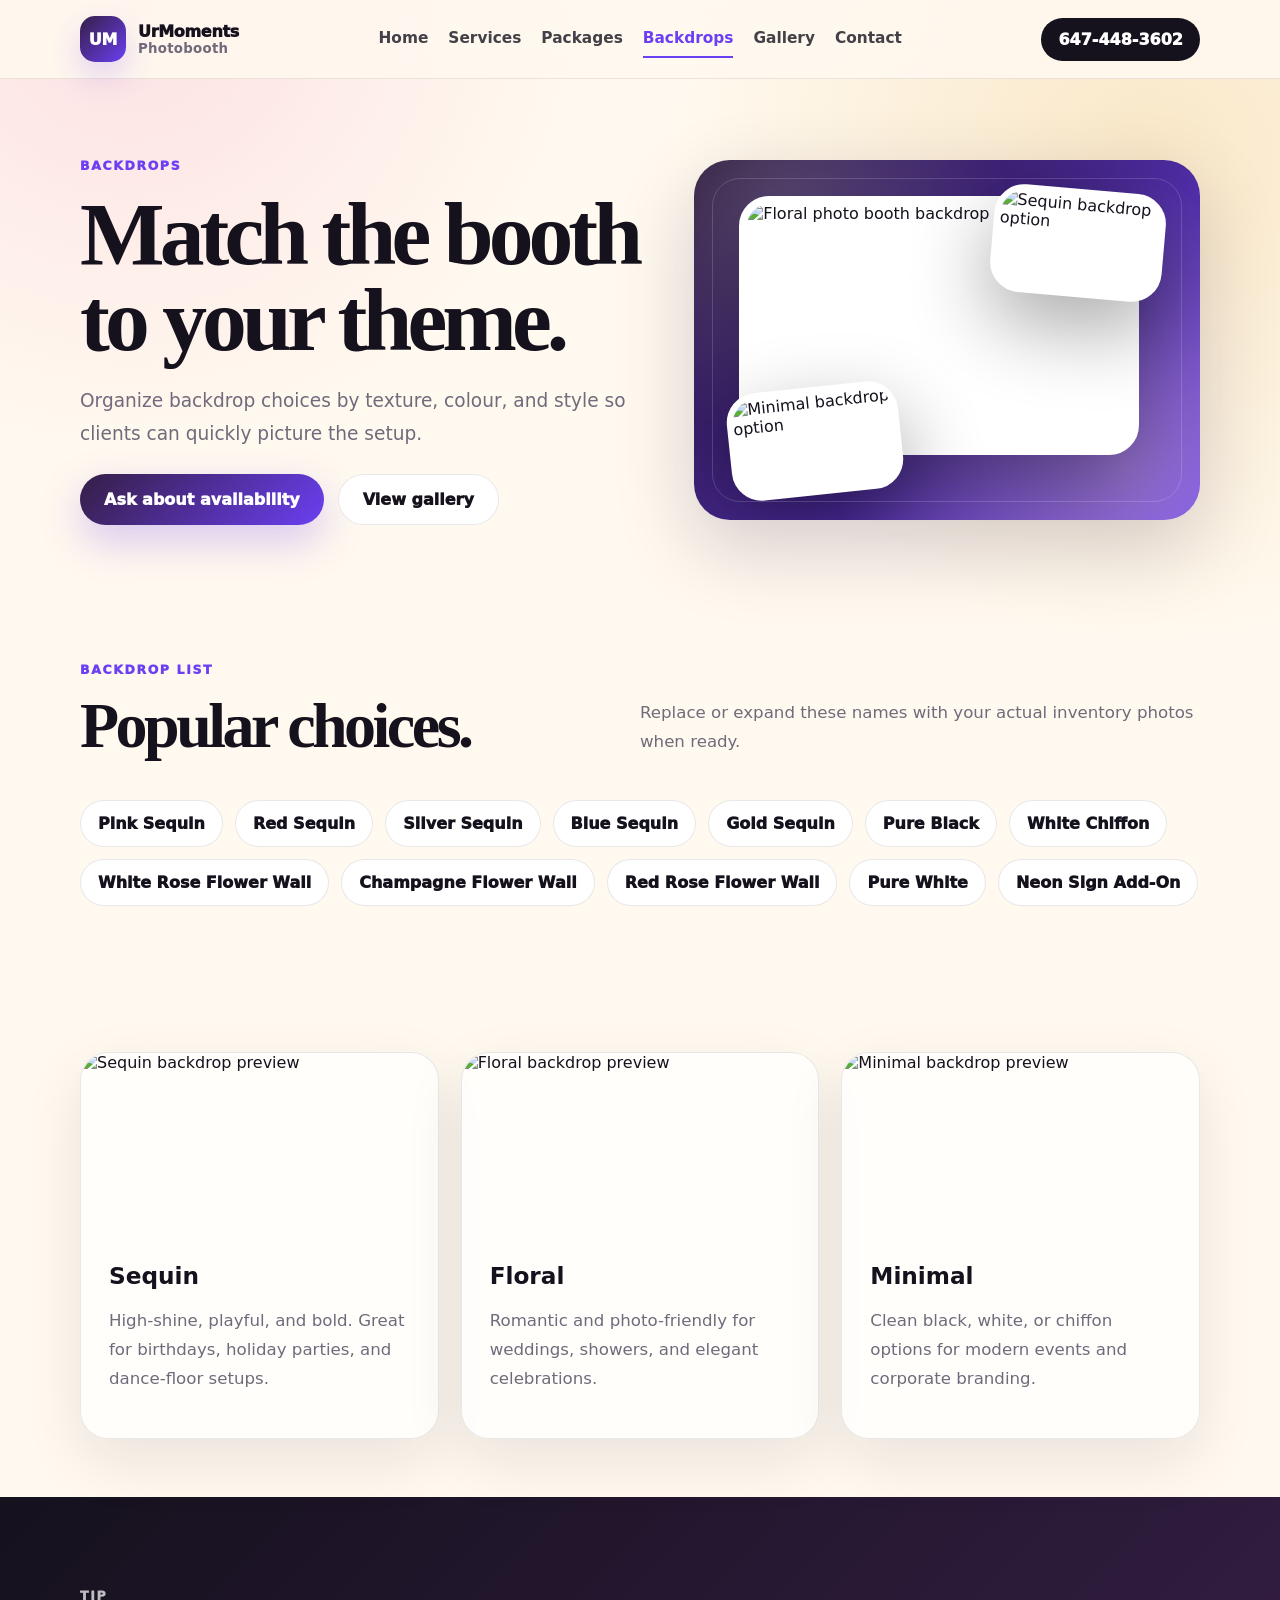
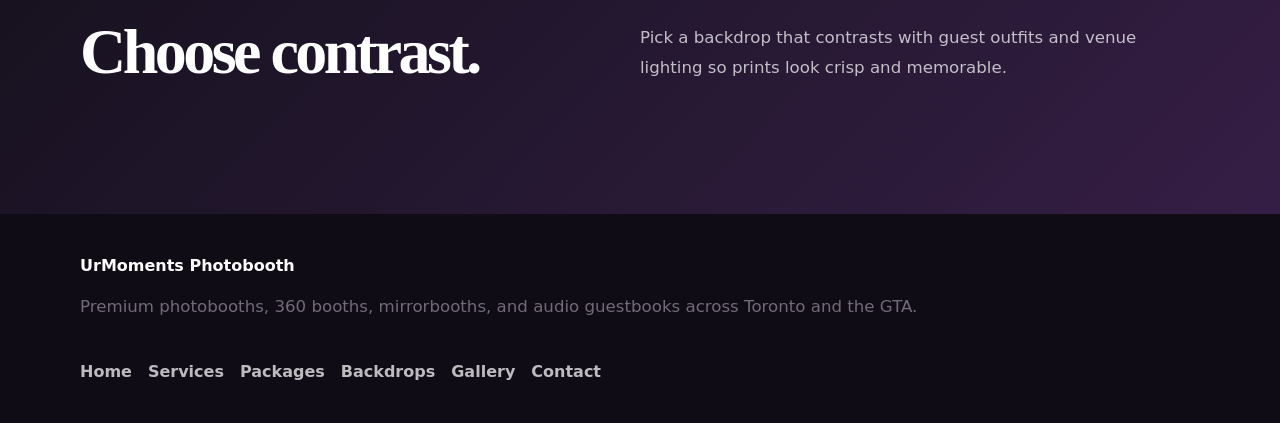
==== backdrops.html @ dc43c49b "Add files via upload" ====
<!doctype html>
<html lang="en">
<head>
  <meta charset="utf-8">
  <meta name="viewport" content="width=device-width, initial-scale=1">
  <title>Backdrops | UrMoments Photobooth</title>
  <meta name="description" content="Backdrop options including sequin, floral, chiffon, black, white, and neon sign add-ons.">
  <link rel="stylesheet" href="styles.css">
</head>
<body>

<header class="site-header">
  <div class="container header-inner">
    <a class="logo" href="index.html" aria-label="UrMoments home"><span class="logo-mark">UM</span><span>UrMoments<small>Photobooth</small></span></a>
    <nav class="nav" data-nav><a href="index.html" class="">Home</a><a href="services.html" class="">Services</a><a href="packages.html" class="">Packages</a><a href="backdrops.html" class="active">Backdrops</a><a href="gallery.html" class="">Gallery</a><a href="contact.html" class="">Contact</a></nav>
    <div class="header-actions"><a class="phone" href="tel:+16474483602">647-448-3602</a><button class="menu-toggle" data-menu aria-label="Open navigation">☰</button></div>
  </div>
</header>
<main>

<section class="container hero compact">
  <div>
    <p class="eyebrow">Backdrops</p>
    <h1>Match the booth to your theme.</h1>
    <p class="lead">Organize backdrop choices by texture, colour, and style so clients can quickly picture the setup.</p>
    <div class="actions"><a class="btn" href="contact.html">Ask about availability</a><a class="btn secondary" href="gallery.html">View gallery</a></div>
  </div>
  <div class="visual photo-hero" aria-label="Backdrop photo preview">
    <figure class="hero-photo hero-photo-main"><img src="assets/photos/floral-backdrop.svg" alt="Floral photo booth backdrop"></figure>
    <figure class="hero-photo hero-photo-small one"><img src="assets/photos/backdrop-sequin.svg" alt="Sequin backdrop option"></figure>
    <figure class="hero-photo hero-photo-small two"><img src="assets/photos/backdrop-minimal.svg" alt="Minimal backdrop option"></figure>
  </div>
</section>
<section class="container section">
  <div class="section-head"><div><p class="eyebrow">Backdrop list</p><h2>Popular choices.</h2></div><p>Replace or expand these names with your actual inventory photos when ready.</p></div>
  <div class="pill-list"><span>Pink Sequin</span><span>Red Sequin</span><span>Silver Sequin</span><span>Blue Sequin</span><span>Gold Sequin</span><span>Pure Black</span><span>White Chiffon</span><span>White Rose Flower Wall</span><span>Champagne Flower Wall</span><span>Red Rose Flower Wall</span><span>Pure White</span><span>Neon Sign Add-On</span></div>
</section>
<section class="container section tight">
  <div class="grid three">
    <article class="card backdrop-card"><img class="card-photo" src="assets/photos/backdrop-sequin.svg" alt="Sequin backdrop preview"><h3>Sequin</h3><p>High-shine, playful, and bold. Great for birthdays, holiday parties, and dance-floor setups.</p></article>
    <article class="card backdrop-card"><img class="card-photo" src="assets/photos/backdrop-floral.svg" alt="Floral backdrop preview"><h3>Floral</h3><p>Romantic and photo-friendly for weddings, showers, and elegant celebrations.</p></article>
    <article class="card backdrop-card"><img class="card-photo" src="assets/photos/backdrop-minimal.svg" alt="Minimal backdrop preview"><h3>Minimal</h3><p>Clean black, white, or chiffon options for modern events and corporate branding.</p></article>
  </div>
</section>
<section class="section dark"><div class="container"><div class="section-head"><div><p class="eyebrow">Tip</p><h2>Choose contrast.</h2></div><p>Pick a backdrop that contrasts with guest outfits and venue lighting so prints look crisp and memorable.</p></div></div></section>

</main>

<footer class="footer">
  <div class="container">
    <div><b>UrMoments Photobooth</b><p>Premium photobooths, 360 booths, mirrorbooths, and audio guestbooks across Toronto and the GTA.</p></div>
    <nav><a href="index.html">Home</a><a href="services.html">Services</a><a href="packages.html">Packages</a><a href="backdrops.html">Backdrops</a><a href="gallery.html">Gallery</a><a href="contact.html">Contact</a></nav>
  </div>
</footer>
<script src="script.js"></script>
</body>
</html>
---- styles.css ----
:root{
  --ink:#15111d;
  --muted:#716a7b;
  --cream:#fff9ef;
  --gold:#f7dfb4;
  --pink:#f9c2d5;
  --violet:#6b3ff2;
  --plum:#351e45;
  --white:#fff;
  --line:#15111d18;
  --shadow:0 22px 60px #20123318;
  --radius:28px;
}
*{box-sizing:border-box}
html{scroll-behavior:smooth}
body{
  margin:0;
  font-family:Inter,ui-sans-serif,system-ui,-apple-system,BlinkMacSystemFont,"Segoe UI",sans-serif;
  color:var(--ink);
  background:
    radial-gradient(circle at 10% 0%,#f9c2d570,transparent 28rem),
    radial-gradient(circle at 90% 8%,#f7dfb4aa,transparent 30rem),
    var(--cream);
}
a{color:inherit;text-decoration:none}
img{max-width:100%;display:block}
.container{width:min(1120px,calc(100% - 32px));margin:auto}
.site-header{
  position:sticky;top:0;z-index:10;
  border-bottom:1px solid var(--line);
  background:#fff9efdd;
  backdrop-filter:blur(18px);
}
.header-inner{display:flex;align-items:center;justify-content:space-between;gap:22px;padding:16px 0}
.logo{display:flex;align-items:center;gap:12px;font-weight:950;letter-spacing:-.02em}
.logo-mark{display:grid;place-items:center;width:46px;height:46px;border-radius:15px;color:white;background:linear-gradient(135deg,var(--plum),var(--violet));box-shadow:0 14px 30px #6b3ff230}
.logo small{display:block;color:var(--muted);font-weight:800;letter-spacing:.02em}
.nav{display:flex;align-items:center;gap:20px;font-size:.96rem;font-weight:900;color:#15111dcc}
.nav a{padding:9px 0;border-bottom:2px solid transparent}
.nav a.active,.nav a:hover{color:var(--violet);border-bottom-color:var(--violet)}
.header-actions{display:flex;align-items:center;gap:10px}
.phone{display:inline-flex;align-items:center;justify-content:center;padding:12px 17px;border-radius:999px;background:var(--ink);color:white;font-weight:950}
.menu-toggle{display:none;border:0;border-radius:13px;padding:11px 13px;background:var(--ink);color:white;font-size:1rem;cursor:pointer}
.hero{display:grid;grid-template-columns:1.05fr .95fr;gap:54px;align-items:center;min-height:calc(100vh - 80px);padding:72px 0}
.hero.compact{min-height:auto;padding:76px 0 46px}.hero.compact .visual{min-height:360px}
.eyebrow{margin:0 0 14px;color:var(--violet);font-weight:950;letter-spacing:.13em;text-transform:uppercase;font-size:.78rem}
h1,h2{font-family:Georgia,"Times New Roman",serif;line-height:.96;letter-spacing:-.055em;margin:.1em 0 .25em}
h1{font-size:clamp(3rem,7vw,6.5rem)}h2{font-size:clamp(2.35rem,5vw,4.35rem)}h3{margin:.2em 0 .45em;font-size:1.45rem;line-height:1.12}
p{line-height:1.75;color:var(--muted);font-size:1.04rem}.lead{font-size:1.16rem;max-width:62ch}
.actions{display:flex;gap:14px;flex-wrap:wrap;margin-top:24px}.btn{display:inline-flex;align-items:center;justify-content:center;gap:8px;border:0;border-radius:999px;padding:15px 24px;color:white;background:linear-gradient(135deg,var(--plum),var(--violet));font-weight:950;box-shadow:0 16px 42px #6b3ff245;cursor:pointer}.btn.secondary{background:white;color:var(--ink);border:1px solid var(--line);box-shadow:none}.btn.light{background:white;color:var(--ink);box-shadow:none}.offer{display:inline-block;margin-top:18px;padding:14px 16px;border-radius:18px;background:white;border:1px solid var(--line);font-weight:900;color:#2b2335}
.visual{position:relative;min-height:560px;border-radius:36px;background:linear-gradient(135deg,#351e45ee,#6b3ff2bb);box-shadow:0 28px 80px #20123330;overflow:hidden;isolation:isolate}.visual:before{content:"";position:absolute;inset:0;background:radial-gradient(circle at 18% 15%,#ffffff33,transparent 14rem),radial-gradient(circle at 85% 85%,#f7dfb455,transparent 18rem)}.camera-card{position:absolute;z-index:1;top:70px;left:50%;transform:translateX(-50%);width:235px;padding:34px 20px;border-radius:31px;background:#ffffff20;border:1px solid #ffffff35;text-align:center;font-size:5rem;color:white}.camera-card span{display:block;font-size:1rem;font-weight:950;color:white}.photo-strip{position:absolute;z-index:1;left:65px;bottom:55px;display:grid;gap:12px;width:135px;padding:12px;border-radius:20px;background:white;transform:rotate(-8deg);box-shadow:0 30px 70px #0004}.photo-strip.two{left:auto;right:80px;bottom:90px;transform:rotate(8deg)}.photo-strip i{height:105px;border-radius:14px;background:linear-gradient(135deg,var(--pink),var(--gold),var(--violet))}.floating-note{position:absolute;z-index:2;right:28px;top:28px;padding:14px 16px;border-radius:18px;background:white;font-weight:950;box-shadow:0 18px 45px #0002}.trust-bar{width:100%;max-width:none;padding:22px;display:flex;gap:28px;justify-content:center;flex-wrap:wrap;background:var(--ink);color:white;font-weight:950}.section{padding:88px 0}.section.tight{padding:58px 0}.section.dark{width:100%;max-width:none;background:linear-gradient(135deg,var(--ink),var(--plum));color:white}.section.dark p,.section.dark .muted{color:#ffffffb8}.section.dark .card{background:#ffffff12;border-color:#ffffff22;color:white}.section-head{display:flex;align-items:end;justify-content:space-between;gap:28px;margin-bottom:28px}.section-head p{max-width:560px}.grid{display:grid;grid-template-columns:repeat(3,1fr);gap:22px}.grid.two{grid-template-columns:repeat(2,1fr)}.grid.four{grid-template-columns:repeat(4,1fr)}.card{padding:28px;border-radius:var(--radius);background:#ffffffc0;border:1px solid var(--line);box-shadow:var(--shadow)}.card .icon{font-size:2.2rem}.card ul{margin:18px 0 0;padding-left:20px;color:var(--muted);line-height:1.8}.pill-list{display:flex;gap:12px;flex-wrap:wrap}.pill-list span{padding:13px 17px;border-radius:999px;background:white;border:1px solid var(--line);font-weight:950}.gallery-grid{display:grid;grid-template-columns:repeat(4,1fr);gap:16px}.gallery-tile{min-height:195px;border-radius:26px;padding:20px;display:flex;align-items:end;color:white;font-weight:950;background:linear-gradient(135deg,var(--pink),var(--gold),var(--violet));box-shadow:0 18px 45px #20123322;position:relative;overflow:hidden}.gallery-tile:before{content:"";position:absolute;inset:0;background:linear-gradient(180deg,transparent,#00000038)}.gallery-tile span{position:relative;z-index:1}.gallery-tile.tall{grid-row:span 2}.gallery-tile.wide{grid-column:span 2}.price{font-size:2.3rem;font-family:Georgia,serif;letter-spacing:-.04em;color:inherit}.package-card{display:grid;gap:8px}.package-card.featured{outline:3px solid #f7dfb4;background:linear-gradient(180deg,#ffffff,#fff3da)}.badge{display:inline-block;width:max-content;border-radius:999px;padding:7px 11px;background:var(--gold);color:var(--ink);font-size:.78rem;font-weight:950;text-transform:uppercase;letter-spacing:.08em}.steps .number{font-family:Georgia,serif;font-size:2.2rem;color:var(--violet)}.cta{margin:60px auto 0;padding:34px;border-radius:34px;background:linear-gradient(135deg,var(--plum),var(--violet));color:white;display:flex;align-items:center;justify-content:space-between;gap:24px;box-shadow:0 28px 80px #20123332}.cta p{color:#ffffffc9;margin:0}.cta h2{font-size:clamp(2rem,4vw,3.2rem)}.split{display:grid;grid-template-columns:.9fr 1.1fr;gap:28px;align-items:start}.contact-card a{text-decoration:underline;text-decoration-thickness:1px;text-underline-offset:4px}.form{display:grid;grid-template-columns:1fr 1fr;gap:14px}.form textarea,.form button,.form small{grid-column:1/-1}input,select,textarea{width:100%;border:1px solid #15111d22;border-radius:16px;padding:14px 15px;background:white;font:inherit;color:var(--ink)}textarea{resize:vertical}.map-card{min-height:270px;display:grid;place-items:center;text-align:center;background:radial-gradient(circle at 30% 30%,#f9c2d5,transparent 14rem),linear-gradient(135deg,#fff,#fff4dc)}.footer{margin-top:0;background:#100c16;color:#ffffffb8;padding:42px 0}.footer .container{display:flex;justify-content:space-between;gap:24px;flex-wrap:wrap}.footer b{color:white}.footer nav{display:flex;gap:16px;flex-wrap:wrap;font-weight:800}.muted{color:var(--muted)}
@media(max-width:940px){.nav{gap:13px;font-size:.9rem}.phone{display:none}.hero,.split{grid-template-columns:1fr}.hero{min-height:auto}.visual{min-height:480px}.grid,.grid.two,.grid.four{grid-template-columns:1fr 1fr}.section-head{display:block}.cta{display:block}.cta .actions{margin-top:20px}}
@media(max-width:720px){.menu-toggle{display:block}.nav{display:none;position:absolute;top:78px;left:16px;right:16px;padding:16px;border-radius:22px;background:white;box-shadow:0 20px 60px #0002}.nav.open{display:grid}.nav a{padding:10px 4px;border-bottom:1px solid #15111d10}.grid,.grid.two,.grid.four{grid-template-columns:1fr}.gallery-grid{grid-template-columns:1fr 1fr}.gallery-tile.tall,.gallery-tile.wide{grid-row:auto;grid-column:auto}.form{grid-template-columns:1fr}.visual{min-height:430px}.photo-strip{width:105px;left:30px}.photo-strip.two{right:30px}.photo-strip i{height:82px}.camera-card{width:205px;font-size:4rem}.footer .container{display:block}.footer nav{margin-top:18px}}
@media(max-width:480px){h1{font-size:2.9rem}.hero,.hero.compact{padding:48px 0}.section{padding:64px 0}.gallery-grid{grid-template-columns:1fr}.actions .btn{width:100%}}


/* Photo additions */
code{padding:.14rem .42rem;border-radius:.55rem;background:#15111d0d;color:var(--plum);font-weight:800}
.photo-hero{display:block;background:linear-gradient(135deg,#251233,#6b3ff2);padding:24px;min-height:560px}
.photo-hero:before{z-index:0}.photo-hero:after{content:"";position:absolute;inset:18px;border:1px solid #ffffff28;border-radius:28px;pointer-events:none;z-index:3}
.hero-photo{position:absolute;z-index:2;margin:0;border-radius:30px;overflow:hidden;background:white;box-shadow:0 30px 80px #0005;border:8px solid #fff}.hero-photo img{display:block;width:100%;height:100%;object-fit:cover}.hero-photo-main{left:9%;top:10%;right:12%;bottom:18%}.hero-photo-main figcaption{position:absolute;left:18px;bottom:18px;padding:10px 14px;border-radius:999px;background:#fffffff0;color:var(--ink);font-weight:950}.hero-photo-small{width:34%;height:30%;border-width:6px}.hero-photo-small.one{right:7%;top:8%;transform:rotate(5deg)}.hero-photo-small.two{left:7%;bottom:7%;transform:rotate(-6deg)}
.photo-showcase{display:grid;grid-template-columns:repeat(4,1fr);gap:18px}.photo-showcase figure{margin:0;overflow:hidden;border-radius:28px;background:white;box-shadow:var(--shadow);border:1px solid var(--line)}.photo-showcase img{display:block;width:100%;aspect-ratio:4/3;object-fit:cover}.photo-showcase figcaption{padding:15px 17px;font-weight:950;color:var(--ink)}
.card-photo{display:block;width:calc(100% + 56px);margin:-28px -28px 22px;aspect-ratio:16/10;object-fit:cover;border-radius:var(--radius) var(--radius) 18px 18px}.service-card,.backdrop-card{overflow:hidden}.service-card .icon{margin-top:4px}
.gallery-tile{padding:0;margin:0;display:block;background:#15111d;min-height:195px}.gallery-tile img{position:absolute;inset:0;width:100%;height:100%;object-fit:cover;transform:scale(1.01);transition:transform .35s ease}.gallery-tile:hover img{transform:scale(1.07)}.gallery-tile figcaption{position:absolute;z-index:1;left:18px;right:18px;bottom:18px;padding:10px 12px;border-radius:999px;background:#100c16cc;color:white;backdrop-filter:blur(8px)}
@media(max-width:940px){.photo-showcase{grid-template-columns:1fr 1fr}.photo-hero{min-height:480px}.hero-photo-main{left:7%;right:7%;top:12%;bottom:17%}}
@media(max-width:720px){.photo-hero{min-height:430px}.hero-photo-small{width:39%;height:27%}.photo-showcase{grid-template-columns:1fr 1fr}}
@media(max-width:480px){.photo-showcase{grid-template-columns:1fr}.hero-photo-main{left:6%;right:6%;top:15%;bottom:15%}.hero-photo-small{display:none}}


/* Company logo carousel */
.company-section{padding-top:70px;padding-bottom:44px}
.logo-carousel{position:relative;overflow:hidden;border-radius:30px;background:#ffffffb8;border:1px solid var(--line);box-shadow:var(--shadow);padding:20px 0}
.logo-carousel:before,.logo-carousel:after{content:"";position:absolute;top:0;bottom:0;width:110px;z-index:2;pointer-events:none}
.logo-carousel:before{left:0;background:linear-gradient(90deg,var(--cream),transparent)}
.logo-carousel:after{right:0;background:linear-gradient(270deg,var(--cream),transparent)}
.logo-track{list-style:none;margin:0;padding:0;display:flex;align-items:center;gap:22px;width:max-content;animation:logoScrollRight 42s linear infinite;will-change:transform}
.logo-carousel:hover .logo-track{animation-play-state:paused}
.company-logo-card{flex:0 0 210px;min-height:96px;display:grid;place-items:center;padding:13px;border-radius:24px;background:white;border:1px solid #15111d14;box-shadow:0 10px 30px #20123312}
.company-logo-card img{width:100%;height:78px;object-fit:contain;filter:saturate(.95)}
@keyframes logoScrollRight{from{transform:translateX(-50%)}to{transform:translateX(0)}}
@media(prefers-reduced-motion:reduce){.logo-track{animation:none;transform:none}}
@media(max-width:720px){.company-section{padding-top:50px}.company-logo-card{flex-basis:170px}.logo-track{gap:14px;animation-duration:36s}.logo-carousel:before,.logo-carousel:after{width:54px}}
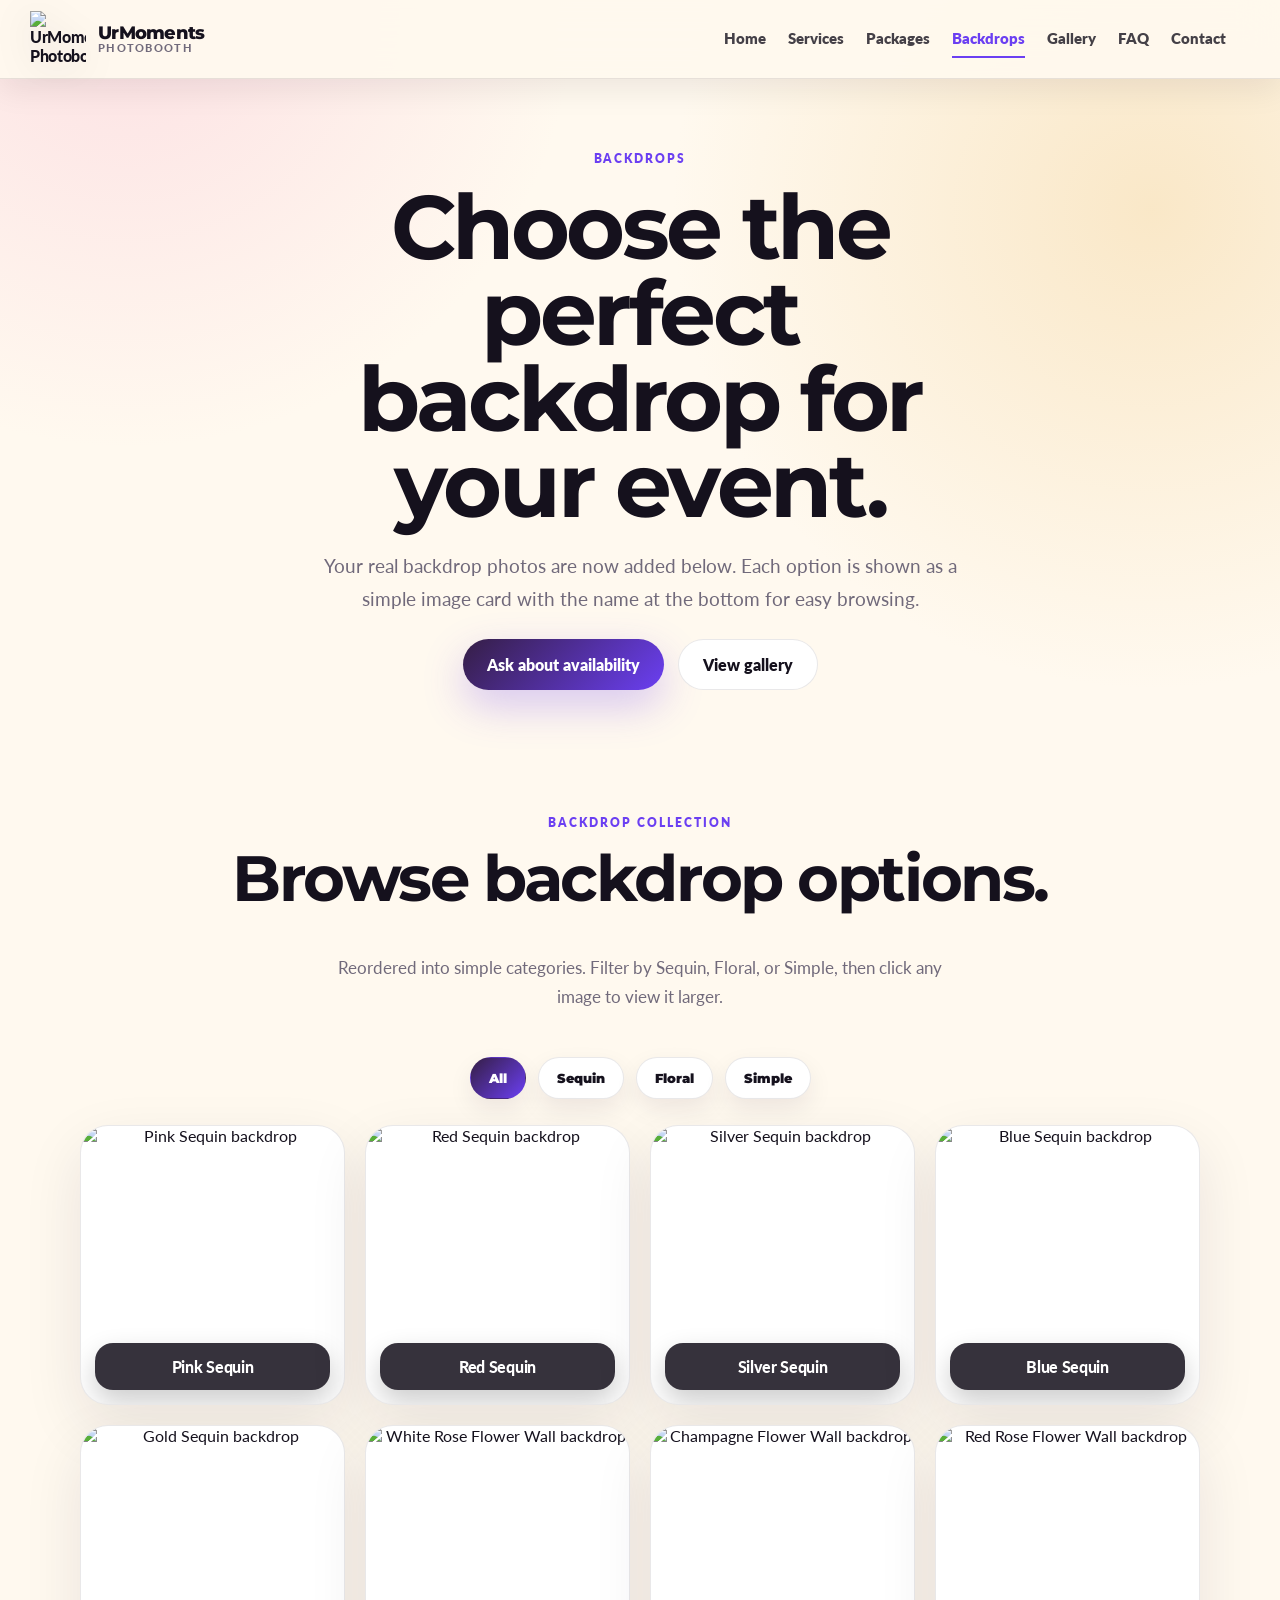
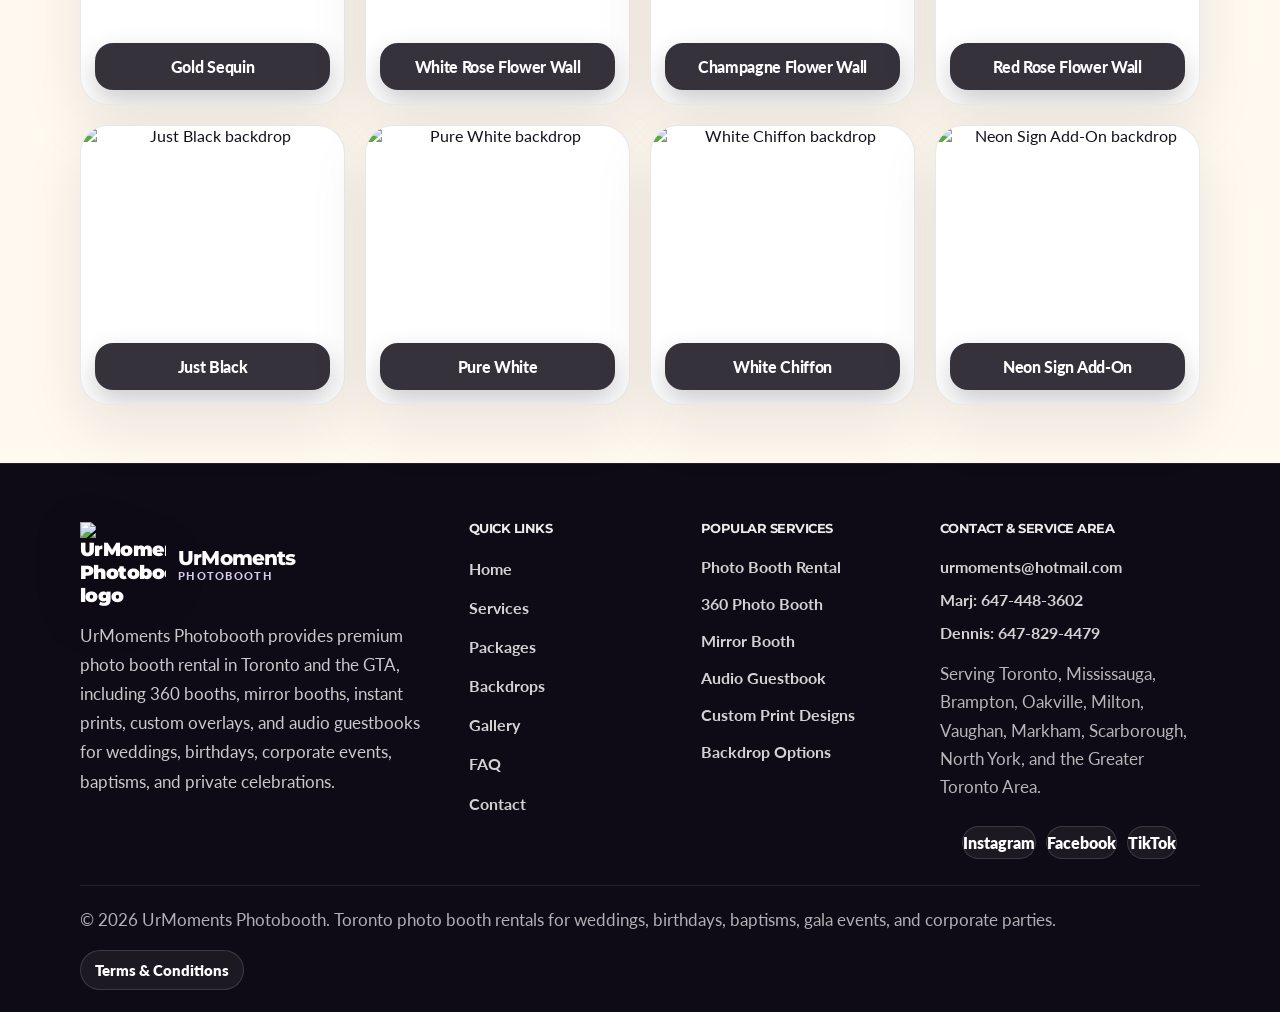
==== commit 128270ac: "Add files via upload" ====
--- a/backdrops.html
+++ b/backdrops.html
@@ -6,52 +6,201 @@
   <title>Backdrops | UrMoments Photobooth</title>
   <meta name="description" content="Backdrop options including sequin, floral, chiffon, black, white, and neon sign add-ons.">
   <link rel="stylesheet" href="styles.css">
+  <script type="application/ld+json">
+  {
+    "@context": "https://schema.org",
+    "@type": "LocalBusiness",
+    "name": "UrMoments Photobooth",
+    "description": "Premium photo booth rental, 360 booth, mirror booth, audio guestbook, instant print, custom overlay, and backdrop services in Toronto and the Greater Toronto Area.",
+    "url": "https://www.urmoments.ca/",
+    "telephone": "+1-647-448-3602",
+    "email": "urmoments@hotmail.com",
+    "areaServed": ["Toronto", "Mississauga", "Brampton", "Oakville", "Milton", "Vaughan", "Markham", "Scarborough", "North York", "Greater Toronto Area", "Ontario"],
+    "serviceType": ["Photo booth rental", "360 booth rental", "Mirror booth rental", "Audio guestbook", "Event photography booth", "Custom photo booth templates", "Backdrop rentals"]
+  }
+  </script>
 </head>
 <body>
 
 <header class="site-header">
   <div class="container header-inner">
-    <a class="logo" href="index.html" aria-label="UrMoments home"><span class="logo-mark">UM</span><span>UrMoments<small>Photobooth</small></span></a>
-    <nav class="nav" data-nav><a href="index.html" class="">Home</a><a href="services.html" class="">Services</a><a href="packages.html" class="">Packages</a><a href="backdrops.html" class="active">Backdrops</a><a href="gallery.html" class="">Gallery</a><a href="contact.html" class="">Contact</a></nav>
-    <div class="header-actions"><a class="phone" href="tel:+16474483602">647-448-3602</a><button class="menu-toggle" data-menu aria-label="Open navigation">☰</button></div>
+    <a class="logo" href="index.html" aria-label="UrMoments Photobooth home"><img class="brand-logo-image" src="assets/brand/urmoments-logo.png" alt="UrMoments Photobooth logo" width="56" height="56"><span class="brand-wordmark"><strong>UrMoments</strong><small>Photobooth</small></span></a>
+    <nav class="nav" data-nav><a href="index.html" class="">Home</a><a href="services.html" class="">Services</a><a href="packages.html" class="">Packages</a><a href="backdrops.html" class="active">Backdrops</a><a href="gallery.html" class="">Gallery</a><a href="faq.html" class="">FAQ</a><a href="contact.html" class="">Contact</a></nav>
+    <div class="header-actions">
+      <button class="menu-toggle" data-menu aria-label="Open navigation">☰</button>
+    </div>
   </div>
 </header>
 <main>
 
-<section class="container hero compact">
+<section class="container hero compact backdrop-hero-simple">
   <div>
     <p class="eyebrow">Backdrops</p>
-    <h1>Match the booth to your theme.</h1>
-    <p class="lead">Organize backdrop choices by texture, colour, and style so clients can quickly picture the setup.</p>
-    <div class="actions"><a class="btn" href="contact.html">Ask about availability</a><a class="btn secondary" href="gallery.html">View gallery</a></div>
-  </div>
-  <div class="visual photo-hero" aria-label="Backdrop photo preview">
-    <figure class="hero-photo hero-photo-main"><img src="assets/photos/floral-backdrop.svg" alt="Floral photo booth backdrop"></figure>
-    <figure class="hero-photo hero-photo-small one"><img src="assets/photos/backdrop-sequin.svg" alt="Sequin backdrop option"></figure>
-    <figure class="hero-photo hero-photo-small two"><img src="assets/photos/backdrop-minimal.svg" alt="Minimal backdrop option"></figure>
+    <h1>Choose the perfect backdrop for your event.</h1>
+    <p class="lead">Your real backdrop photos are now added below. Each option is shown as a simple image card with the name at the bottom for easy browsing.</p>
+    <div class="actions"><a class="btn" href="https://form.jotform.com/243221273057247" target="_blank" rel="noopener">Ask about availability</a><a class="btn secondary" href="gallery.html">View gallery</a></div>
   </div>
 </section>
-<section class="container section">
-  <div class="section-head"><div><p class="eyebrow">Backdrop list</p><h2>Popular choices.</h2></div><p>Replace or expand these names with your actual inventory photos when ready.</p></div>
-  <div class="pill-list"><span>Pink Sequin</span><span>Red Sequin</span><span>Silver Sequin</span><span>Blue Sequin</span><span>Gold Sequin</span><span>Pure Black</span><span>White Chiffon</span><span>White Rose Flower Wall</span><span>Champagne Flower Wall</span><span>Red Rose Flower Wall</span><span>Pure White</span><span>Neon Sign Add-On</span></div>
+
+<section class="container section tight">
+  <div class="section-head"><div><p class="eyebrow">Backdrop collection</p><h2>Browse backdrop options.</h2></div><p>Reordered into simple categories. Filter by Sequin, Floral, or Simple, then click any image to view it larger.</p></div>
+  <div class="backdrop-filter" role="group" aria-label="Filter backdrop collection">
+    <button class="active" type="button" data-backdrop-filter="all" aria-pressed="true">All</button>
+    <button type="button" data-backdrop-filter="sequin" aria-pressed="false">Sequin</button>
+    <button type="button" data-backdrop-filter="floral" aria-pressed="false">Floral</button>
+    <button type="button" data-backdrop-filter="simple" aria-pressed="false">Simple</button>
+  </div>
+  <div class="backdrop-gallery" data-backdrop-gallery>
+    <figure class="backdrop-placeholder" data-backdrop-category="sequin" data-lightbox-card tabindex="0" role="button" aria-label="Open Pink Sequin backdrop larger">
+      <img src="assets/photos/backdrop-pink-sequin.png" alt="Pink Sequin backdrop">
+      <figcaption>Pink Sequin</figcaption>
+    </figure>
+    <figure class="backdrop-placeholder" data-backdrop-category="sequin" data-lightbox-card tabindex="0" role="button" aria-label="Open Red Sequin backdrop larger">
+      <img src="assets/photos/backdrop-red-sequin.png" alt="Red Sequin backdrop">
+      <figcaption>Red Sequin</figcaption>
+    </figure>
+    <figure class="backdrop-placeholder" data-backdrop-category="sequin" data-lightbox-card tabindex="0" role="button" aria-label="Open Silver Sequin backdrop larger">
+      <img src="assets/photos/backdrop-silver-sequin.png" alt="Silver Sequin backdrop">
+      <figcaption>Silver Sequin</figcaption>
+    </figure>
+    <figure class="backdrop-placeholder" data-backdrop-category="sequin" data-lightbox-card tabindex="0" role="button" aria-label="Open Blue Sequin backdrop larger">
+      <img src="assets/photos/backdrop-blue-sequin.png" alt="Blue Sequin backdrop">
+      <figcaption>Blue Sequin</figcaption>
+    </figure>
+    <figure class="backdrop-placeholder" data-backdrop-category="sequin" data-lightbox-card tabindex="0" role="button" aria-label="Open Gold Sequin backdrop larger">
+      <img src="assets/photos/backdrop-gold-sequin.png" alt="Gold Sequin backdrop">
+      <figcaption>Gold Sequin</figcaption>
+    </figure>
+    <figure class="backdrop-placeholder" data-backdrop-category="floral" data-lightbox-card tabindex="0" role="button" aria-label="Open White Rose Flower Wall backdrop larger">
+      <img src="assets/photos/backdrop-white-rose-flower-wall.png" alt="White Rose Flower Wall backdrop">
+      <figcaption>White Rose Flower Wall</figcaption>
+    </figure>
+    <figure class="backdrop-placeholder" data-backdrop-category="floral" data-lightbox-card tabindex="0" role="button" aria-label="Open Champagne Flower Wall backdrop larger">
+      <img src="assets/photos/backdrop-champagne-flower-wall.png" alt="Champagne Flower Wall backdrop">
+      <figcaption>Champagne Flower Wall</figcaption>
+    </figure>
+    <figure class="backdrop-placeholder" data-backdrop-category="floral" data-lightbox-card tabindex="0" role="button" aria-label="Open Red Rose Flower Wall backdrop larger">
+      <img src="assets/photos/backdrop-red-rose-flower-wall.png" alt="Red Rose Flower Wall backdrop">
+      <figcaption>Red Rose Flower Wall</figcaption>
+    </figure>
+    <figure class="backdrop-placeholder" data-backdrop-category="simple" data-lightbox-card tabindex="0" role="button" aria-label="Open Just Black backdrop larger">
+      <img src="assets/photos/backdrop-just-black.png" alt="Just Black backdrop">
+      <figcaption>Just Black</figcaption>
+    </figure>
+    <figure class="backdrop-placeholder" data-backdrop-category="simple" data-lightbox-card tabindex="0" role="button" aria-label="Open Pure White backdrop larger">
+      <img src="assets/photos/backdrop-pure-white.png" alt="Pure White backdrop">
+      <figcaption>Pure White</figcaption>
+    </figure>
+    <figure class="backdrop-placeholder" data-backdrop-category="simple" data-lightbox-card tabindex="0" role="button" aria-label="Open White Chiffon backdrop larger">
+      <img src="assets/photos/backdrop-white-chiffon.png" alt="White Chiffon backdrop">
+      <figcaption>White Chiffon</figcaption>
+    </figure>
+    <figure class="backdrop-placeholder" data-backdrop-category="simple" data-lightbox-card tabindex="0" role="button" aria-label="Open Neon Sign Add-On backdrop larger">
+      <img src="assets/photos/backdrop-placeholder.svg" alt="Neon Sign Add-On backdrop">
+      <figcaption>Neon Sign Add-On</figcaption>
+    </figure>
+  </div>
 </section>
-<section class="container section tight">
-  <div class="grid three">
-    <article class="card backdrop-card"><img class="card-photo" src="assets/photos/backdrop-sequin.svg" alt="Sequin backdrop preview"><h3>Sequin</h3><p>High-shine, playful, and bold. Great for birthdays, holiday parties, and dance-floor setups.</p></article>
-    <article class="card backdrop-card"><img class="card-photo" src="assets/photos/backdrop-floral.svg" alt="Floral backdrop preview"><h3>Floral</h3><p>Romantic and photo-friendly for weddings, showers, and elegant celebrations.</p></article>
-    <article class="card backdrop-card"><img class="card-photo" src="assets/photos/backdrop-minimal.svg" alt="Minimal backdrop preview"><h3>Minimal</h3><p>Clean black, white, or chiffon options for modern events and corporate branding.</p></article>
-  </div>
-</section>
-<section class="section dark"><div class="container"><div class="section-head"><div><p class="eyebrow">Tip</p><h2>Choose contrast.</h2></div><p>Pick a backdrop that contrasts with guest outfits and venue lighting so prints look crisp and memorable.</p></div></div></section>
 
 </main>
 
+<div class="backdrop-lightbox" data-backdrop-lightbox hidden>
+  <div class="backdrop-lightbox-backdrop" data-backdrop-lightbox-close></div>
+  <section class="backdrop-lightbox-dialog" role="dialog" aria-modal="true" aria-labelledby="backdrop-lightbox-title">
+    <button class="backdrop-lightbox-close" type="button" aria-label="Close backdrop preview" data-backdrop-lightbox-close>×</button>
+    <img src="" alt="" data-backdrop-lightbox-img>
+    <h3 id="backdrop-lightbox-title" data-backdrop-lightbox-title></h3>
+  </section>
+</div>
+
 <footer class="footer">
-  <div class="container">
-    <div><b>UrMoments Photobooth</b><p>Premium photobooths, 360 booths, mirrorbooths, and audio guestbooks across Toronto and the GTA.</p></div>
-    <nav><a href="index.html">Home</a><a href="services.html">Services</a><a href="packages.html">Packages</a><a href="backdrops.html">Backdrops</a><a href="gallery.html">Gallery</a><a href="contact.html">Contact</a></nav>
+  <div class="container footer-shell">
+    <div class="footer-top">
+      <div class="footer-brand footer-brand-block">
+        <a class="footer-logo" href="index.html" aria-label="UrMoments Photobooth home"><img class="footer-brand-image" src="assets/brand/urmoments-logo.png" alt="UrMoments Photobooth logo" width="86" height="86"><span class="footer-wordmark"><strong>UrMoments</strong><small>Photobooth</small></span></a>
+        <p>UrMoments Photobooth provides premium photo booth rental in Toronto and the GTA, including 360 booths, mirror booths, instant prints, custom overlays, and audio guestbooks for weddings, birthdays, corporate events, baptisms, and private celebrations.</p>
+      </div>
+      <nav class="footer-column" aria-labelledby="footer-links-title">
+        <h2 id="footer-links-title">Quick links</h2>
+        <a href="index.html">Home</a>
+        <a href="services.html">Services</a>
+        <a href="packages.html">Packages</a>
+        <a href="backdrops.html">Backdrops</a>
+        <a href="gallery.html">Gallery</a>
+        <a href="faq.html">FAQ</a>
+        <a href="contact.html">Contact</a>
+      </nav>
+      <div class="footer-column" aria-labelledby="footer-services-title">
+        <h2 id="footer-services-title">Popular services</h2>
+        <a href="services.html">Photo Booth Rental</a>
+        <a href="services.html">360 Photo Booth</a>
+        <a href="services.html">Mirror Booth</a>
+        <a href="services.html">Audio Guestbook</a>
+        <a href="gallery.html">Custom Print Designs</a>
+        <a href="backdrops.html">Backdrop Options</a>
+      </div>
+      <div class="footer-column footer-contact" aria-labelledby="footer-contact-title">
+        <h2 id="footer-contact-title">Contact &amp; service area</h2>
+        <address>
+          <a href="mailto:urmoments@hotmail.com">urmoments@hotmail.com</a>
+          <a href="tel:+16474483602">Marj: 647-448-3602</a>
+          <a href="tel:+16478294479">Dennis: 647-829-4479</a>
+          <p>Serving Toronto, Mississauga, Brampton, Oakville, Milton, Vaughan, Markham, Scarborough, North York, and the Greater Toronto Area.</p>
+        </address>
+        <div class="footer-social-links" aria-label="Social media links">
+          <a href="https://www.instagram.com/urmomentsphotobooth" target="_blank" rel="noopener">Instagram</a>
+          <a href="https://www.facebook.com/urmomentsphotobooth" target="_blank" rel="noopener">Facebook</a>
+          <a href="https://www.tiktok.com/@urmomentsphotobooth" target="_blank" rel="noopener">TikTok</a>
+        </div>
+      </div>
+    </div>
+    <div class="footer-bottom">
+      <p>© 2026 UrMoments Photobooth. Toronto photo booth rentals for weddings, birthdays, baptisms, gala events, and corporate parties.</p>
+      <div class="footer-bottom-links">
+        <button class="terms-link" type="button" data-terms-open>Terms &amp; Conditions</button>
+      </div>
+    </div>
   </div>
 </footer>
+
+<div class="terms-modal" data-terms-modal hidden>
+  <div class="terms-backdrop" data-terms-close></div>
+  <section class="terms-dialog" role="dialog" aria-modal="true" aria-labelledby="terms-title">
+    <button class="terms-close" type="button" aria-label="Close Terms &amp; Conditions" data-terms-close>×</button>
+    <p class="eyebrow">Terms &amp; Conditions</p>
+    <h2 id="terms-title">Terms &amp; Conditions</h2>
+    <p class="muted"><strong>Last Updated:</strong> June 2026</p>
+    <div class="terms-content">
+      <p>Welcome to our website. If you continue to browse and use this website, or book our services, you agree to comply with and be bound by these terms and conditions of use. These terms, together with our privacy policy, govern our relationship with you in relation to this website and our services.</p>
+      <p>The term “Company”, “us”, or “we” refers to the owner of the website and business. The term “you” or “Client” refers to the user or viewer of our website, or the person booking our services.</p>
+      <h3>1. Booking &amp; Payments</h3>
+      <p><strong>Reservation Deposit:</strong> A non-refundable deposit/retainer is required to secure your event date. No booking is confirmed until this deposit is received and a formal contract is signed.</p>
+      <p><strong>Final Payment:</strong> The remaining balance is due on the event date.</p>
+      <h3>2. Cancellation &amp; Rescheduling</h3>
+      <p><strong>Cancellations:</strong> All cancellations must be made in writing. The initial deposit is strictly non-refundable.</p>
+      <p><strong>Rescheduling:</strong> If you need to change your event date, you must notify us as soon as possible. We will make every effort to accommodate the new date, subject to equipment and staff availability. A rescheduling fee may apply if changes are made close to the original event date.</p>
+      <h3>3. Operations &amp; Space Requirements</h3>
+      <p>To ensure the highest quality experience, the Client agrees to provide a minimum designated space, typically 10 feet by 10 feet, on a flat, level surface.</p>
+      <p>The Client must provide access to a reliable, dedicated power outlet, 110V, 15-20 amps, within 20 feet of the setup area.</p>
+      <p>For outdoor events, complete overhead protection, such as a shelter or tent, is required to shield equipment from direct sunlight, wind, and rain. We reserve the right to shut down operations if weather conditions threaten the safety of guests or equipment.</p>
+      <h3>4. Damage to Equipment &amp; Liability</h3>
+      <p><strong>Equipment Safety:</strong> The Client accepts full responsibility for any theft, loss, or malicious damage caused to the photobooth, cameras, backdrops, props, or electronics by the Client, their guests, or venue staff during the event.</p>
+      <p><strong>Repair Costs:</strong> The Client agrees to pay for the repair or replacement of any damaged equipment incurred during the hire period.</p>
+      <p><strong>Injury Liability:</strong> We are not liable for any injury, loss, or damage to persons or property arising from the use of our equipment, except in cases of gross negligence by our staff.</p>
+      <h3>5. Model Release &amp; Digital Media</h3>
+      <p><strong>Usage Rights:</strong> By using our services, the Client grants us the right to use digital images, videos, and audio captured during the event for promotional material, marketing, social media, and website portfolios.</p>
+      <p><strong>Privacy Request:</strong> If you or your guests prefer that certain media not be shared publicly, please notify us in writing prior to the event.</p>
+      <p><strong>Digital Galleries:</strong> While we provide digital access to event media, including online galleries and downloads, we cannot guarantee indefinite storage. Clients are encouraged to download and back up their media promptly upon delivery.</p>
+      <h3>6. Website Use &amp; Intellectual Property</h3>
+      <p>The content of this website is for general information and use only. It is subject to change without notice.</p>
+      <p>This website contains material owned by or licensed to us, including design, layout, look, appearance, graphics, and text. Reproduction is prohibited other than in accordance with the copyright notice.</p>
+      <h3>7. Limitation of Liability</h3>
+      <p>In the improbable event that we are unable to provide a functional photobooth for your event due to unforeseen circumstances, including equipment failure, transport delays, severe weather, or illness, our liability is strictly limited to a total refund of all monies paid by the Client for that specific booking. We will not be liable for any consequential damages or indirect losses.</p>
+      <h3>8. Governing Law</h3>
+      <p>These terms and conditions are governed by and construed in accordance with the local laws of our business registration jurisdiction, and any disputes relating to these terms will be subject to the exclusive jurisdiction of its courts.</p>
+    </div>
+  </section>
+</div>
 <script src="script.js"></script>
 </body>
-</html>
+</html>
--- a/styles.css
+++ b/styles.css
@@ -1,3 +1,5 @@
+@import url("https://fonts.googleapis.com/css2?family=Lato:wght@400;700;900&family=Montserrat:wght@500;600;700;800&display=swap");
+
 :root{
   --ink:#15111d;
   --muted:#716a7b;
@@ -15,7 +17,7 @@
 html{scroll-behavior:smooth}
 body{
   margin:0;
-  font-family:Inter,ui-sans-serif,system-ui,-apple-system,BlinkMacSystemFont,"Segoe UI",sans-serif;
+  font-family:"Lato",ui-sans-serif,system-ui,-apple-system,BlinkMacSystemFont,"Segoe UI",sans-serif;
   color:var(--ink);
   background:
     radial-gradient(circle at 10% 0%,#f9c2d570,transparent 28rem),
@@ -44,11 +46,11 @@
 .hero{display:grid;grid-template-columns:1.05fr .95fr;gap:54px;align-items:center;min-height:calc(100vh - 80px);padding:72px 0}
 .hero.compact{min-height:auto;padding:76px 0 46px}.hero.compact .visual{min-height:360px}
 .eyebrow{margin:0 0 14px;color:var(--violet);font-weight:950;letter-spacing:.13em;text-transform:uppercase;font-size:.78rem}
-h1,h2{font-family:Georgia,"Times New Roman",serif;line-height:.96;letter-spacing:-.055em;margin:.1em 0 .25em}
+h1,h2{font-family:"Montserrat",ui-sans-serif,system-ui,-apple-system,BlinkMacSystemFont,"Segoe UI",sans-serif;line-height:.96;letter-spacing:-.055em;margin:.1em 0 .25em}
 h1{font-size:clamp(3rem,7vw,6.5rem)}h2{font-size:clamp(2.35rem,5vw,4.35rem)}h3{margin:.2em 0 .45em;font-size:1.45rem;line-height:1.12}
 p{line-height:1.75;color:var(--muted);font-size:1.04rem}.lead{font-size:1.16rem;max-width:62ch}
 .actions{display:flex;gap:14px;flex-wrap:wrap;margin-top:24px}.btn{display:inline-flex;align-items:center;justify-content:center;gap:8px;border:0;border-radius:999px;padding:15px 24px;color:white;background:linear-gradient(135deg,var(--plum),var(--violet));font-weight:950;box-shadow:0 16px 42px #6b3ff245;cursor:pointer}.btn.secondary{background:white;color:var(--ink);border:1px solid var(--line);box-shadow:none}.btn.light{background:white;color:var(--ink);box-shadow:none}.offer{display:inline-block;margin-top:18px;padding:14px 16px;border-radius:18px;background:white;border:1px solid var(--line);font-weight:900;color:#2b2335}
-.visual{position:relative;min-height:560px;border-radius:36px;background:linear-gradient(135deg,#351e45ee,#6b3ff2bb);box-shadow:0 28px 80px #20123330;overflow:hidden;isolation:isolate}.visual:before{content:"";position:absolute;inset:0;background:radial-gradient(circle at 18% 15%,#ffffff33,transparent 14rem),radial-gradient(circle at 85% 85%,#f7dfb455,transparent 18rem)}.camera-card{position:absolute;z-index:1;top:70px;left:50%;transform:translateX(-50%);width:235px;padding:34px 20px;border-radius:31px;background:#ffffff20;border:1px solid #ffffff35;text-align:center;font-size:5rem;color:white}.camera-card span{display:block;font-size:1rem;font-weight:950;color:white}.photo-strip{position:absolute;z-index:1;left:65px;bottom:55px;display:grid;gap:12px;width:135px;padding:12px;border-radius:20px;background:white;transform:rotate(-8deg);box-shadow:0 30px 70px #0004}.photo-strip.two{left:auto;right:80px;bottom:90px;transform:rotate(8deg)}.photo-strip i{height:105px;border-radius:14px;background:linear-gradient(135deg,var(--pink),var(--gold),var(--violet))}.floating-note{position:absolute;z-index:2;right:28px;top:28px;padding:14px 16px;border-radius:18px;background:white;font-weight:950;box-shadow:0 18px 45px #0002}.trust-bar{width:100%;max-width:none;padding:22px;display:flex;gap:28px;justify-content:center;flex-wrap:wrap;background:var(--ink);color:white;font-weight:950}.section{padding:88px 0}.section.tight{padding:58px 0}.section.dark{width:100%;max-width:none;background:linear-gradient(135deg,var(--ink),var(--plum));color:white}.section.dark p,.section.dark .muted{color:#ffffffb8}.section.dark .card{background:#ffffff12;border-color:#ffffff22;color:white}.section-head{display:flex;align-items:end;justify-content:space-between;gap:28px;margin-bottom:28px}.section-head p{max-width:560px}.grid{display:grid;grid-template-columns:repeat(3,1fr);gap:22px}.grid.two{grid-template-columns:repeat(2,1fr)}.grid.four{grid-template-columns:repeat(4,1fr)}.card{padding:28px;border-radius:var(--radius);background:#ffffffc0;border:1px solid var(--line);box-shadow:var(--shadow)}.card .icon{font-size:2.2rem}.card ul{margin:18px 0 0;padding-left:20px;color:var(--muted);line-height:1.8}.pill-list{display:flex;gap:12px;flex-wrap:wrap}.pill-list span{padding:13px 17px;border-radius:999px;background:white;border:1px solid var(--line);font-weight:950}.gallery-grid{display:grid;grid-template-columns:repeat(4,1fr);gap:16px}.gallery-tile{min-height:195px;border-radius:26px;padding:20px;display:flex;align-items:end;color:white;font-weight:950;background:linear-gradient(135deg,var(--pink),var(--gold),var(--violet));box-shadow:0 18px 45px #20123322;position:relative;overflow:hidden}.gallery-tile:before{content:"";position:absolute;inset:0;background:linear-gradient(180deg,transparent,#00000038)}.gallery-tile span{position:relative;z-index:1}.gallery-tile.tall{grid-row:span 2}.gallery-tile.wide{grid-column:span 2}.price{font-size:2.3rem;font-family:Georgia,serif;letter-spacing:-.04em;color:inherit}.package-card{display:grid;gap:8px}.package-card.featured{outline:3px solid #f7dfb4;background:linear-gradient(180deg,#ffffff,#fff3da)}.badge{display:inline-block;width:max-content;border-radius:999px;padding:7px 11px;background:var(--gold);color:var(--ink);font-size:.78rem;font-weight:950;text-transform:uppercase;letter-spacing:.08em}.steps .number{font-family:Georgia,serif;font-size:2.2rem;color:var(--violet)}.cta{margin:60px auto 0;padding:34px;border-radius:34px;background:linear-gradient(135deg,var(--plum),var(--violet));color:white;display:flex;align-items:center;justify-content:space-between;gap:24px;box-shadow:0 28px 80px #20123332}.cta p{color:#ffffffc9;margin:0}.cta h2{font-size:clamp(2rem,4vw,3.2rem)}.split{display:grid;grid-template-columns:.9fr 1.1fr;gap:28px;align-items:start}.contact-card a{text-decoration:underline;text-decoration-thickness:1px;text-underline-offset:4px}.form{display:grid;grid-template-columns:1fr 1fr;gap:14px}.form textarea,.form button,.form small{grid-column:1/-1}input,select,textarea{width:100%;border:1px solid #15111d22;border-radius:16px;padding:14px 15px;background:white;font:inherit;color:var(--ink)}textarea{resize:vertical}.map-card{min-height:270px;display:grid;place-items:center;text-align:center;background:radial-gradient(circle at 30% 30%,#f9c2d5,transparent 14rem),linear-gradient(135deg,#fff,#fff4dc)}.footer{margin-top:0;background:#100c16;color:#ffffffb8;padding:42px 0}.footer .container{display:flex;justify-content:space-between;gap:24px;flex-wrap:wrap}.footer b{color:white}.footer nav{display:flex;gap:16px;flex-wrap:wrap;font-weight:800}.muted{color:var(--muted)}
+.visual{position:relative;min-height:560px;border-radius:36px;background:linear-gradient(135deg,#351e45ee,#6b3ff2bb);box-shadow:0 28px 80px #20123330;overflow:hidden;isolation:isolate}.visual:before{content:"";position:absolute;inset:0;background:radial-gradient(circle at 18% 15%,#ffffff33,transparent 14rem),radial-gradient(circle at 85% 85%,#f7dfb455,transparent 18rem)}.camera-card{position:absolute;z-index:1;top:70px;left:50%;transform:translateX(-50%);width:235px;padding:34px 20px;border-radius:31px;background:#ffffff20;border:1px solid #ffffff35;text-align:center;font-size:5rem;color:white}.camera-card span{display:block;font-size:1rem;font-weight:950;color:white}.photo-strip{position:absolute;z-index:1;left:65px;bottom:55px;display:grid;gap:12px;width:135px;padding:12px;border-radius:20px;background:white;transform:rotate(-8deg);box-shadow:0 30px 70px #0004}.photo-strip.two{left:auto;right:80px;bottom:90px;transform:rotate(8deg)}.photo-strip i{height:105px;border-radius:14px;background:linear-gradient(135deg,var(--pink),var(--gold),var(--violet))}.floating-note{position:absolute;z-index:2;right:28px;top:28px;padding:14px 16px;border-radius:18px;background:white;font-weight:950;box-shadow:0 18px 45px #0002}.trust-bar{width:100%;max-width:none;padding:22px;display:flex;gap:28px;justify-content:center;flex-wrap:wrap;background:var(--ink);color:white;font-weight:950}.section{padding:88px 0}.section.tight{padding:58px 0}.section.dark{width:100%;max-width:none;background:linear-gradient(135deg,var(--ink),var(--plum));color:white}.section.dark p,.section.dark .muted{color:#ffffffb8}.section.dark .card{background:#ffffff12;border-color:#ffffff22;color:white}.section-head{display:flex;align-items:end;justify-content:space-between;gap:28px;margin-bottom:28px}.section-head p{max-width:560px}.grid{display:grid;grid-template-columns:repeat(3,1fr);gap:22px}.grid.two{grid-template-columns:repeat(2,1fr)}.grid.four{grid-template-columns:repeat(4,1fr)}.card{padding:28px;border-radius:var(--radius);background:#ffffffc0;border:1px solid var(--line);box-shadow:var(--shadow)}.card .icon{font-size:2.2rem}.card ul{margin:18px 0 0;padding-left:20px;color:var(--muted);line-height:1.8}.pill-list{display:flex;gap:12px;flex-wrap:wrap}.pill-list span{padding:13px 17px;border-radius:999px;background:white;border:1px solid var(--line);font-weight:950}.gallery-grid{display:grid;grid-template-columns:repeat(4,1fr);gap:16px}.gallery-tile{min-height:195px;border-radius:26px;padding:20px;display:flex;align-items:end;color:white;font-weight:950;background:linear-gradient(135deg,var(--pink),var(--gold),var(--violet));box-shadow:0 18px 45px #20123322;position:relative;overflow:hidden}.gallery-tile:before{content:"";position:absolute;inset:0;background:linear-gradient(180deg,transparent,#00000038)}.gallery-tile span{position:relative;z-index:1}.gallery-tile.tall{grid-row:span 2}.gallery-tile.wide{grid-column:span 2}.price{font-size:2.3rem;font-family:"Montserrat",ui-sans-serif,system-ui,-apple-system,BlinkMacSystemFont,"Segoe UI",sans-serif;letter-spacing:-.04em;color:inherit}.package-card{display:grid;gap:8px}.package-card.featured{outline:3px solid #f7dfb4;background:linear-gradient(180deg,#ffffff,#fff3da)}.badge{display:inline-block;width:max-content;border-radius:999px;padding:7px 11px;background:var(--gold);color:var(--ink);font-size:.78rem;font-weight:950;text-transform:uppercase;letter-spacing:.08em}.steps .number{font-family:"Montserrat",ui-sans-serif,system-ui,-apple-system,BlinkMacSystemFont,"Segoe UI",sans-serif;font-size:2.2rem;color:var(--violet)}.cta{margin:60px auto 0;padding:34px;border-radius:34px;background:linear-gradient(135deg,var(--plum),var(--violet));color:white;display:flex;align-items:center;justify-content:space-between;gap:24px;box-shadow:0 28px 80px #20123332}.cta p{color:#ffffffc9;margin:0}.cta h2{font-size:clamp(2rem,4vw,3.2rem)}.split{display:grid;grid-template-columns:.9fr 1.1fr;gap:28px;align-items:start}.contact-card a{text-decoration:underline;text-decoration-thickness:1px;text-underline-offset:4px}.form{display:grid;grid-template-columns:1fr 1fr;gap:14px}.form textarea,.form button,.form small{grid-column:1/-1}input,select,textarea{width:100%;border:1px solid #15111d22;border-radius:16px;padding:14px 15px;background:white;font:inherit;color:var(--ink)}textarea{resize:vertical}.map-card{min-height:270px;display:grid;place-items:center;text-align:center;background:radial-gradient(circle at 30% 30%,#f9c2d5,transparent 14rem),linear-gradient(135deg,#fff,#fff4dc)}.footer{margin-top:0;background:#100c16;color:#ffffffb8;padding:42px 0}.footer .container{display:flex;justify-content:space-between;gap:24px;flex-wrap:wrap}.footer b{color:white}.footer nav{display:flex;gap:16px;flex-wrap:wrap;font-weight:800}.muted{color:var(--muted)}
 @media(max-width:940px){.nav{gap:13px;font-size:.9rem}.phone{display:none}.hero,.split{grid-template-columns:1fr}.hero{min-height:auto}.visual{min-height:480px}.grid,.grid.two,.grid.four{grid-template-columns:1fr 1fr}.section-head{display:block}.cta{display:block}.cta .actions{margin-top:20px}}
 @media(max-width:720px){.menu-toggle{display:block}.nav{display:none;position:absolute;top:78px;left:16px;right:16px;padding:16px;border-radius:22px;background:white;box-shadow:0 20px 60px #0002}.nav.open{display:grid}.nav a{padding:10px 4px;border-bottom:1px solid #15111d10}.grid,.grid.two,.grid.four{grid-template-columns:1fr}.gallery-grid{grid-template-columns:1fr 1fr}.gallery-tile.tall,.gallery-tile.wide{grid-row:auto;grid-column:auto}.form{grid-template-columns:1fr}.visual{min-height:430px}.photo-strip{width:105px;left:30px}.photo-strip.two{right:30px}.photo-strip i{height:82px}.camera-card{width:205px;font-size:4rem}.footer .container{display:block}.footer nav{margin-top:18px}}
 @media(max-width:480px){h1{font-size:2.9rem}.hero,.hero.compact{padding:48px 0}.section{padding:64px 0}.gallery-grid{grid-template-columns:1fr}.actions .btn{width:100%}}
@@ -80,3 +82,650 @@
 @keyframes logoScrollRight{from{transform:translateX(-50%)}to{transform:translateX(0)}}
 @media(prefers-reduced-motion:reduce){.logo-track{animation:none;transform:none}}
 @media(max-width:720px){.company-section{padding-top:50px}.company-logo-card{flex-basis:170px}.logo-track{gap:14px;animation-duration:36s}.logo-carousel:before,.logo-carousel:after{width:54px}}
+
+
+/* Centered, simpler, mobile-first polish */
+body{text-align:center}
+.container{text-align:center}
+p{margin-left:auto;margin-right:auto}
+.actions{justify-content:center}
+.logo{text-align:left}
+.nav{text-align:center}
+.section-head{align-items:center;justify-content:center;text-align:center;flex-direction:column;gap:12px}
+.section-head div,.section-head p{margin-left:auto;margin-right:auto}
+.section-head p{max-width:680px}
+.card{text-align:center}
+.card ul{padding-left:0;list-style-position:inside;text-align:center}
+.pill-list{justify-content:center}
+.hero{align-items:center;text-align:center;gap:42px}
+.hero > div:first-child{max-width:760px;margin-left:auto;margin-right:auto}
+.offer{margin-left:auto;margin-right:auto}
+.grid{align-items:stretch}
+.cta{justify-content:center;text-align:center;flex-direction:column}
+.cta .actions{width:100%;justify-content:center}
+.split{align-items:center;text-align:center}
+.footer .container{justify-content:center;text-align:center}
+.footer nav{justify-content:center}
+.form{text-align:left}.form button,.form small{text-align:center}.contact-card{text-align:center}
+input,select,textarea{text-align:left}
+.company-section{padding-top:76px;padding-bottom:34px}
+
+/* Google reviews carousel */
+.reviews-section{padding-top:64px;padding-bottom:70px}
+.review-carousel{position:relative;overflow:hidden;border-radius:30px;background:#ffffffc7;border:1px solid var(--line);box-shadow:var(--shadow);padding:20px 0;margin-top:6px}
+.review-carousel:before,.review-carousel:after{content:"";position:absolute;top:0;bottom:0;width:120px;z-index:2;pointer-events:none}
+.review-carousel:before{left:0;background:linear-gradient(90deg,var(--cream),transparent)}
+.review-carousel:after{right:0;background:linear-gradient(270deg,var(--cream),transparent)}
+.review-track{list-style:none;margin:0;padding:0;display:flex;align-items:stretch;gap:18px;width:max-content;animation:reviewScrollRight 54s linear infinite;will-change:transform}
+.review-carousel:hover .review-track{animation-play-state:paused}
+.review-card{flex:0 0 330px;display:flex;flex-direction:column;justify-content:space-between;min-height:230px;padding:24px;border-radius:24px;background:white;border:1px solid #15111d14;box-shadow:0 14px 34px #20123312;text-align:center}
+.review-card p{margin:12px 0 18px;color:var(--ink);line-height:1.7;font-weight:650}
+.review-card strong{display:block;font-size:1rem;color:var(--ink)}
+.review-card span{display:block;margin-top:5px;color:var(--muted);font-size:.92rem;font-weight:800}
+.stars{letter-spacing:.1em;color:#b6781b;font-size:1.02rem;font-weight:950}
+.review-actions{margin-top:24px;display:flex;justify-content:center}
+.google-btn{background:#15111d;color:white;box-shadow:0 16px 38px #20123324}
+.google-btn:after{content:" ↗"}
+@keyframes reviewScrollRight{from{transform:translateX(-50%)}to{transform:translateX(0)}}
+
+/* Simpler modern mobile */
+@media(max-width:940px){
+  .hero{grid-template-columns:1fr;gap:28px;padding:62px 0 42px}
+  .section{padding:68px 0}.section.tight{padding:46px 0}
+  .visual,.photo-hero{min-height:390px;max-width:680px;width:100%;margin:auto}
+  .grid,.grid.two,.grid.four{gap:16px}
+  .card{padding:24px;border-radius:24px}
+  .company-section{padding-top:56px}
+}
+@media(max-width:720px){
+  .container{width:min(100% - 24px,1120px)}
+  .header-inner{padding:12px 0}
+  .logo-mark{width:40px;height:40px;border-radius:13px}.logo small{font-size:.62rem}
+  .nav{top:68px;text-align:center}.nav a{border-radius:14px;border-bottom:0;background:#15111d08;margin:4px 0;padding:12px}
+  h1{font-size:clamp(2.35rem,12vw,3.6rem);line-height:.95}
+  h2{font-size:clamp(1.8rem,8vw,2.5rem)}
+  .lead{font-size:1.05rem}
+  .actions{width:100%;display:grid;gap:10px}.actions .btn{width:100%;justify-content:center}
+  .trust-bar{gap:10px;padding:14px 12px}.trust-bar span{padding:8px 10px;border-radius:999px;background:#ffffff12;font-size:.86rem}
+  .photo-hero{min-height:330px;border-radius:28px;padding:14px}.photo-hero:after{inset:10px;border-radius:22px}
+  .hero-photo{border-width:5px;border-radius:22px}.hero-photo-main{left:6%;right:6%;top:10%;bottom:14%}.hero-photo-main figcaption{font-size:.82rem;left:10px;bottom:10px}
+  .hero-photo-small{display:none}
+  .photo-showcase,.gallery-grid{grid-template-columns:1fr;gap:14px}
+  .logo-carousel,.review-carousel{border-radius:24px;padding:16px 0}
+  .company-logo-card{flex-basis:152px;min-height:80px;border-radius:18px}.company-logo-card img{height:60px}
+  .review-card{flex-basis:280px;min-height:225px;padding:20px;border-radius:20px}
+  .review-carousel:before,.review-carousel:after,.logo-carousel:before,.logo-carousel:after{width:42px}
+  .cta{padding:26px;border-radius:26px;margin-top:38px}
+  .footer{padding:34px 0}.footer nav{gap:10px}
+}
+@media(max-width:480px){
+  body{background:radial-gradient(circle at 50% 0%,#f9c2d555,transparent 22rem),var(--cream)}
+  .hero,.hero.compact{padding:40px 0 28px}
+  .section{padding:54px 0}.section.tight{padding:38px 0}
+  .card{padding:20px}.card-photo{width:calc(100% + 40px);margin:-20px -20px 18px}
+  .btn{min-height:48px;padding:13px 16px}
+  .review-track{animation-duration:46s}.logo-track{animation-duration:38s}
+  .offer{font-size:.92rem;padding:12px 14px}
+}
+
+/* Reduce desktop hero whitespace for a cleaner modern homepage */
+.hero{min-height:unset;padding:84px 0 90px}
+.hero.compact{padding:70px 0 64px}
+@media(max-width:940px){.hero{padding:62px 0 42px}.hero.compact{padding:52px 0 38px}}
+@media(max-width:480px){.hero,.hero.compact{padding:40px 0 28px}}
+
+
+/* Request update: cinematic hero, simpler mobile, swipe carousels, social links */
+.site-header{box-shadow:0 10px 30px #2012330f}
+.home-hero{position:relative;display:grid;place-items:center;min-height:clamp(520px,72vh,760px);padding:80px 0;background:url("assets/photos/hero-luxury.svg") center/cover no-repeat;color:white;overflow:hidden;text-align:center}
+.home-hero:before{content:"";position:absolute;inset:0;background:linear-gradient(90deg,#09050caa,#09050c4a 50%,#09050c88)}
+.home-hero-content{position:relative;z-index:1;max-width:850px}
+.home-hero .eyebrow{color:#f7dfb4;letter-spacing:.18em}
+.home-hero h1{color:white;font-family:"Montserrat",ui-sans-serif,system-ui,-apple-system,BlinkMacSystemFont,"Segoe UI",sans-serif;font-weight:950;letter-spacing:-.06em;line-height:.98;font-size:clamp(2.8rem,6vw,5.7rem);max-width:900px;margin:0 auto 20px;text-wrap:balance}
+.home-hero .lead{color:#ffffffe0;max-width:760px;font-size:clamp(1rem,1.35vw,1.2rem)}
+.hero-btn{background:#1763ff;box-shadow:0 18px 42px #1763ff45}
+.trust-bar{display:none}
+
+.carousel-shell{position:relative;margin-top:6px}
+.carousel-viewport{overflow-x:auto;scroll-snap-type:x mandatory;-webkit-overflow-scrolling:touch;scrollbar-width:none;padding:3px 0 14px}
+.carousel-viewport::-webkit-scrollbar{display:none}
+.carousel-track{display:flex;gap:18px;align-items:stretch;padding:6px 8px 24px;margin:0;list-style:none}
+.carousel-track > article,.carousel-track > figure{flex:0 0 min(82vw,350px);scroll-snap-align:center}
+.photo-showcase.carousel-track{display:flex;grid-template-columns:none}
+.photo-showcase.carousel-track figure{margin:0;min-height:100%}
+.photo-showcase.carousel-track img{aspect-ratio:4/3}
+.service-carousel .card,.package-carousel .card{display:flex;flex-direction:column;justify-content:flex-start}
+.service-carousel .card a,.package-carousel .card a{margin-top:auto}
+.carousel-control{position:absolute;top:42%;transform:translateY(-50%);z-index:4;width:46px;height:46px;border:0;border-radius:50%;background:#15111d;color:white;box-shadow:0 18px 38px #20123330;font-size:2rem;line-height:1;display:grid;place-items:center;cursor:pointer}
+.carousel-control.prev{left:-10px}
+.carousel-control.next{right:-10px}
+.section.dark .carousel-control{background:white;color:var(--ink)}
+.section.dark .package-card.featured{background:linear-gradient(180deg,#fff8e9,#fff);color:var(--ink)}
+.section.dark .package-card.featured p,.section.dark .package-card.featured li{color:var(--muted)}
+.section.dark .package-card.featured .btn{background:linear-gradient(135deg,var(--plum),var(--violet));color:white}
+
+.footer-grid{display:grid!important;grid-template-columns:1.1fr auto auto;align-items:start;gap:28px;text-align:left}
+.footer-brand p{max-width:420px;margin:8px 0 0;color:#ffffffb8}
+.footer-nav{display:flex;gap:14px;flex-wrap:wrap;font-weight:800;justify-content:flex-start!important}
+.social-links{display:flex;gap:12px;flex-wrap:wrap;align-items:center;justify-content:center;font-weight:900}
+.social-links span{width:100%;color:white;font-size:.78rem;text-transform:uppercase;letter-spacing:.12em;opacity:.7}
+.social-links a{display:inline-flex;align-items:center;justify-content:center;border:1px solid #ffffff22;border-radius:999px;padding:10px 13px;background:#ffffff10;color:white}
+.social-links a:hover{background:#ffffff22}
+.social-card{max-width:820px;margin:auto;text-align:center;background:linear-gradient(135deg,#ffffff,#fff4dc)}
+.social-card .social-links{margin-top:18px}
+.social-card .social-links a,.social-links-large a{background:var(--ink);color:white;border-color:var(--ink)}
+.social-card .social-links span{display:none}
+.gallery-social-card{padding-top:22px;padding-bottom:22px}
+
+@media(min-width:900px){
+  .service-carousel > article,.package-carousel > article{flex-basis:calc((100% - 44px)/3)}
+  .photo-showcase.carousel-track > figure{flex-basis:calc((100% - 54px)/4)}
+}
+@media(max-width:940px){
+  .home-hero{min-height:560px;padding:72px 0}
+  .footer-grid{grid-template-columns:1fr!important;text-align:center}
+  .footer-brand p{margin-left:auto;margin-right:auto}
+  .footer-nav{justify-content:center!important}
+}
+@media(max-width:720px){
+  .home-hero{min-height:520px;padding:66px 0;background-position:58% center}
+  .home-hero h1{font-size:clamp(2.25rem,10.5vw,3.5rem)}
+  .home-hero .lead{font-size:.98rem;max-width:92%}
+  .carousel-track{gap:14px;padding-left:4px;padding-right:4px}
+  .carousel-track > article,.carousel-track > figure{flex-basis:84vw}
+  .carousel-control{width:38px;height:38px;font-size:1.55rem;top:auto;bottom:-4px}
+  .carousel-control.prev{left:calc(50% - 48px)}
+  .carousel-control.next{right:calc(50% - 48px)}
+  .carousel-viewport{padding-bottom:44px}
+  .section-head{margin-bottom:20px}
+  .footer .container{display:grid!important}
+  .social-links span{width:auto}
+}
+@media(max-width:480px){
+  .container{width:min(100% - 28px,1120px)}
+  .home-hero{min-height:500px;padding:58px 0}
+  .home-hero .eyebrow{font-size:.68rem}
+  .home-hero h1{font-size:2.45rem;letter-spacing:-.05em}
+  .carousel-track > article,.carousel-track > figure{flex-basis:86vw}
+  .card-photo{aspect-ratio:16/11}
+  .social-links{gap:8px}
+  .social-links a{padding:9px 12px;font-size:.92rem}
+}
+
+
+/* Update: remove marked sections, keep backdrop focus, and add picture placeholders */
+.backdrop-gallery,.backdrop-preview-grid,.contact-simple-grid{display:grid;gap:20px}
+.backdrop-gallery{grid-template-columns:repeat(auto-fit,minmax(220px,1fr));align-items:stretch}
+.backdrop-preview-grid{grid-template-columns:repeat(auto-fit,minmax(180px,1fr));margin-top:20px}
+.backdrop-placeholder{position:relative;overflow:hidden;border-radius:28px;border:1px solid var(--line);background:white;box-shadow:var(--shadow);margin:0;min-height:280px}
+.backdrop-placeholder img{width:100%;height:100%;object-fit:cover;display:block;aspect-ratio:4/3}
+.backdrop-placeholder figcaption{position:absolute;left:14px;right:14px;bottom:14px;padding:14px 18px;border-radius:18px;background:rgba(21,17,29,.86);color:white;font-weight:900;letter-spacing:-.02em;font-size:1rem;box-shadow:0 12px 28px rgba(0,0,0,.2)}
+.backdrop-placeholder.small{min-height:220px}
+.backdrop-placeholder.small figcaption{font-size:.96rem}
+.backdrop-hero-simple{grid-template-columns:1fr!important;max-width:900px}
+.simple-cta{margin-top:0}
+.contact-simple-grid{grid-template-columns:repeat(auto-fit,minmax(220px,1fr));align-items:stretch}
+.contact-simple-card{display:flex;flex-direction:column;justify-content:center;min-height:220px}
+.contact-simple-card p:last-child{margin-bottom:0}
+.contact-simple-card a{font-weight:800;color:var(--ink)}
+.contact-simple-hero{grid-template-columns:1fr!important;max-width:900px}
+@media(max-width:720px){
+  .backdrop-gallery{grid-template-columns:1fr 1fr;gap:14px}
+  .backdrop-placeholder{min-height:210px;border-radius:22px}
+  .backdrop-placeholder figcaption{left:10px;right:10px;bottom:10px;padding:12px 14px;font-size:.9rem;border-radius:14px}
+  .backdrop-preview-grid,.contact-simple-grid{grid-template-columns:1fr}
+}
+@media(max-width:520px){
+  .backdrop-gallery{grid-template-columns:1fr}
+}
+
+
+/* Header contact dropdown */
+.contact-dropdown{position:relative;display:inline-flex}
+.contact-toggle{display:inline-flex;align-items:center;justify-content:center;gap:8px;padding:12px 18px;border:0;border-radius:999px;background:var(--ink);color:white;font-weight:950;cursor:pointer;font:inherit;box-shadow:0 12px 28px rgba(21,17,29,.16)}
+.contact-toggle:after{content:"⌄";font-size:.85em;line-height:1;transform:translateY(-1px)}
+.contact-dropdown.open .contact-toggle:after{content:"⌃"}
+.contact-menu{position:absolute;right:0;top:calc(100% + 12px);min-width:190px;padding:10px;border-radius:20px;background:white;border:1px solid var(--line);box-shadow:0 22px 60px rgba(21,17,29,.18);display:none;z-index:30;text-align:left}
+.contact-dropdown.open .contact-menu{display:grid;gap:8px}
+.contact-menu a{display:flex;align-items:center;justify-content:space-between;padding:12px 14px;border-radius:14px;color:var(--ink);font-weight:900;background:#fffaf1;text-decoration:none}
+.contact-menu a:hover{background:#f3eaff}
+.contact-menu a:first-child:after{content:"✉"}
+.contact-menu a:last-child:after{content:"☎"}
+@media(max-width:940px){.contact-toggle{display:inline-flex;padding:11px 15px}.header-actions{gap:8px}}
+@media(max-width:720px){.contact-menu{right:auto;left:50%;transform:translateX(-50%);min-width:170px}.contact-toggle{padding:11px 14px;font-size:.92rem}}
+
+
+/* Update: fix oversized carousel headings and speed up expanded logo carousel */
+.logo-track{animation-duration:30s!important;}
+.service-card h2,
+.service-card h3{
+  font-family:"Montserrat",ui-sans-serif,system-ui,-apple-system,BlinkMacSystemFont,"Segoe UI",sans-serif;
+  font-size:clamp(1.45rem,2vw,2.05rem)!important;
+  line-height:1.06!important;
+  letter-spacing:-.035em!important;
+  max-width:100%;
+  overflow-wrap:normal;
+  word-break:normal;
+  hyphens:none;
+  margin:.15em auto .45em;
+}
+.service-card p{max-width:30ch;}
+.service-card .icon{font-size:1.8rem!important;line-height:1;margin-bottom:8px;}
+.service-carousel .card{overflow:hidden;}
+@media(min-width:900px){
+  .service-carousel > article{flex-basis:calc((100% - 44px)/3);}
+}
+@media(max-width:720px){
+  .logo-track{animation-duration:26s!important;}
+  .service-card h2,.service-card h3{font-size:clamp(1.45rem,7vw,1.9rem)!important;}
+}
+@media(max-width:480px){
+  .logo-track{animation-duration:24s!important;}
+}
+
+
+/* FAQ page and Terms modal */
+.nav{gap:14px;font-size:.92rem}
+.faq-hero{grid-template-columns:1fr!important;max-width:880px}
+.faq-section{max-width:940px}
+.faq-group{margin:0 auto 34px;text-align:left}
+.faq-group>.eyebrow{text-align:center;margin-bottom:16px}
+.faq-item{border:1px solid var(--line);background:#ffffffd8;border-radius:24px;box-shadow:0 14px 40px #20123310;margin:14px 0;overflow:hidden}
+.faq-item summary{cursor:pointer;list-style:none;padding:22px 56px 22px 24px;font-weight:950;font-size:1.12rem;position:relative;color:var(--ink)}
+.faq-item summary::-webkit-details-marker{display:none}
+.faq-item summary:after{content:"+";position:absolute;right:22px;top:50%;transform:translateY(-50%);width:30px;height:30px;border-radius:50%;display:grid;place-items:center;background:linear-gradient(135deg,var(--plum),var(--violet));color:white;font-weight:950}
+.faq-item[open] summary:after{content:"–"}
+.faq-answer{padding:0 24px 24px;color:var(--muted)}
+.faq-answer p,.faq-answer li{font-size:1rem;line-height:1.75;color:var(--muted)}
+.faq-answer ol,.faq-answer ul{margin:10px 0 0;padding-left:22px}
+.faq-answer li{margin:8px 0}
+.terms-link{display:inline-flex;align-items:center;justify-content:center;border:1px solid #ffffff22;border-radius:999px;padding:0;background:transparent;color:#ffffffb8;font:inherit;font-weight:800;cursor:pointer}
+.terms-link:hover{color:white}
+.terms-modal[hidden]{display:none}
+.terms-modal{position:fixed;inset:0;z-index:999;display:grid;place-items:center;padding:20px}
+.terms-backdrop{position:absolute;inset:0;background:rgba(9,5,14,.72);backdrop-filter:blur(10px)}
+.terms-dialog{position:relative;width:min(920px,100%);max-height:min(84vh,860px);overflow:auto;border-radius:30px;background:var(--cream);box-shadow:0 30px 120px rgba(0,0,0,.35);border:1px solid #ffffff70;padding:34px;text-align:left}
+.terms-dialog h2{font-size:clamp(2rem,5vw,3.5rem);margin-bottom:.15em}
+.terms-close{position:sticky;top:0;float:right;width:42px;height:42px;border:0;border-radius:50%;background:var(--ink);color:white;font-size:1.7rem;line-height:1;cursor:pointer;z-index:2}
+.terms-content{clear:both}
+.terms-content h3{margin-top:24px;font-size:1.18rem}
+.terms-content p{font-size:.98rem;line-height:1.72;color:var(--muted);text-align:left}
+body.terms-open{overflow:hidden}
+@media(max-width:940px){
+  .nav{font-size:.88rem;gap:10px}
+  .footer-nav{gap:10px}
+}
+@media(max-width:720px){
+  .nav{font-size:.95rem}
+  .faq-item summary{padding:19px 52px 19px 20px;font-size:1.02rem}
+  .faq-answer{padding:0 20px 20px}
+  .terms-dialog{padding:24px;border-radius:24px;max-height:86vh}
+  .terms-link{padding:10px 12px;border-color:#ffffff22;background:#ffffff10;color:white}
+}
+
+
+/* Font update: Montserrat headings, Lato body */
+h1,h2,h3,.price,.steps .number,.service-card h2,.service-card h3{font-family:"Montserrat",ui-sans-serif,system-ui,-apple-system,BlinkMacSystemFont,"Segoe UI",sans-serif!important;}
+body,p,li,a,button,input,select,textarea,.lead,.muted{font-family:"Lato",ui-sans-serif,system-ui,-apple-system,BlinkMacSystemFont,"Segoe UI",sans-serif;}
+
+
+/* Real company/institution logo carousel update */
+.logo-track{animation-duration:26s!important;}
+.company-logo-card{flex:0 0 248px!important;min-height:128px!important;padding:18px 22px!important;background:#fff!important;}
+.company-logo-card img{width:100%!important;height:92px!important;max-width:100%!important;max-height:92px!important;object-fit:contain!important;filter:none!important;}
+@media(max-width:720px){
+  .logo-track{animation-duration:22s!important;gap:14px!important;}
+  .company-logo-card{flex-basis:184px!important;min-height:104px!important;padding:14px 16px!important;}
+  .company-logo-card img{height:74px!important;max-height:74px!important;}
+}
+@media(max-width:480px){
+  .logo-track{animation-duration:20s!important;}
+  .company-logo-card{flex-basis:166px!important;}
+}
+
+
+/* Backdrop filters and click-to-enlarge lightbox */
+.backdrop-filter{display:flex;flex-wrap:wrap;align-items:center;justify-content:center;gap:12px;margin:0 auto 26px}
+.backdrop-filter button{border:1px solid var(--line);border-radius:999px;background:#fff;color:var(--ink);padding:12px 18px;font-family:"Montserrat",ui-sans-serif,system-ui,-apple-system,BlinkMacSystemFont,"Segoe UI",sans-serif;font-weight:900;cursor:pointer;box-shadow:0 10px 24px rgba(32,18,51,.08);transition:transform .2s ease,background .2s ease,color .2s ease,box-shadow .2s ease}
+.backdrop-filter button:hover{transform:translateY(-2px);box-shadow:0 16px 34px rgba(32,18,51,.12)}
+.backdrop-filter button.active{background:linear-gradient(135deg,var(--plum),var(--violet));color:#fff;border-color:transparent}
+.backdrop-placeholder{cursor:pointer;transition:transform .25s ease,box-shadow .25s ease,opacity .2s ease}
+.backdrop-placeholder:hover,.backdrop-placeholder:focus-visible{transform:translateY(-6px);box-shadow:0 24px 70px rgba(32,18,51,.18);outline:none}
+.backdrop-placeholder[hidden]{display:none!important}
+.backdrop-lightbox[hidden]{display:none!important}
+.backdrop-lightbox{position:fixed;inset:0;z-index:1000;display:grid;place-items:center;padding:22px}
+.backdrop-lightbox-backdrop{position:absolute;inset:0;background:rgba(9,5,14,.78);backdrop-filter:blur(10px)}
+.backdrop-lightbox-dialog{position:relative;width:min(1000px,100%);max-height:90vh;display:grid;gap:14px;justify-items:center;background:#fff;border:1px solid #ffffff85;border-radius:30px;padding:18px;box-shadow:0 32px 120px rgba(0,0,0,.35)}
+.backdrop-lightbox-dialog img{width:100%;max-height:76vh;object-fit:contain;border-radius:22px;background:#f8f2e8}
+.backdrop-lightbox-dialog h3{margin:2px 0 4px;font-size:clamp(1.35rem,3vw,2rem);text-align:center;color:var(--ink)}
+.backdrop-lightbox-close{position:absolute;top:14px;right:14px;z-index:2;width:46px;height:46px;border:0;border-radius:50%;background:var(--ink);color:#fff;font-size:1.8rem;line-height:1;cursor:pointer;box-shadow:0 14px 34px rgba(0,0,0,.28)}
+body.backdrop-lightbox-open{overflow:hidden}
+@media(max-width:720px){
+  .backdrop-filter{gap:10px;margin-bottom:20px}
+  .backdrop-filter button{padding:10px 14px;font-size:.92rem}
+  .backdrop-lightbox{padding:12px}
+  .backdrop-lightbox-dialog{border-radius:24px;padding:12px;max-height:92vh}
+  .backdrop-lightbox-dialog img{max-height:78vh;border-radius:18px}
+  .backdrop-lightbox-close{width:40px;height:40px;top:10px;right:10px}
+}
+
+
+/* Real gallery samples and click-to-enlarge */
+.gallery-hero-simple{grid-template-columns:1fr!important;max-width:900px}
+.real-gallery-grid{display:grid;grid-template-columns:repeat(12,1fr);gap:18px;align-items:start}
+.gallery-photo-card{position:relative;overflow:hidden;margin:0;border-radius:28px;border:1px solid var(--line);background:#fff;box-shadow:var(--shadow);cursor:pointer;transition:transform .25s ease,box-shadow .25s ease}
+.gallery-photo-card:hover,.gallery-photo-card:focus-visible{transform:translateY(-6px);box-shadow:0 24px 70px rgba(32,18,51,.18);outline:none}
+.gallery-photo-card img{display:block;width:100%;height:100%;object-fit:cover;background:#f8f2e8;transition:transform .35s ease}
+.gallery-photo-card:hover img{transform:scale(1.035)}
+.gallery-photo-card figcaption{position:absolute;left:14px;right:14px;bottom:14px;padding:12px 16px;border-radius:999px;background:rgba(16,12,22,.84);color:#fff;font-weight:900;text-align:center;box-shadow:0 12px 28px rgba(0,0,0,.2);backdrop-filter:blur(8px)}
+.gallery-photo-card.strip{grid-column:span 3;aspect-ratio:2/6;min-height:520px}
+.gallery-photo-card.print{grid-column:span 6;aspect-ratio:6/4;min-height:300px}
+.gallery-lightbox[hidden]{display:none!important}
+.gallery-lightbox{position:fixed;inset:0;z-index:1000;display:grid;place-items:center;padding:22px}
+.gallery-lightbox-backdrop{position:absolute;inset:0;background:rgba(9,5,14,.78);backdrop-filter:blur(10px)}
+.gallery-lightbox-dialog{position:relative;width:min(1080px,100%);max-height:92vh;display:grid;gap:14px;justify-items:center;background:#fff;border:1px solid #ffffff85;border-radius:30px;padding:18px;box-shadow:0 32px 120px rgba(0,0,0,.35)}
+.gallery-lightbox-dialog img{width:100%;max-height:78vh;object-fit:contain;border-radius:22px;background:#f8f2e8}
+.gallery-lightbox-dialog h3{margin:2px 0 4px;font-size:clamp(1.35rem,3vw,2rem);text-align:center;color:var(--ink)}
+.gallery-lightbox-close{position:absolute;top:14px;right:14px;z-index:2;width:46px;height:46px;border:0;border-radius:50%;background:var(--ink);color:#fff;font-size:1.8rem;line-height:1;cursor:pointer;box-shadow:0 14px 34px rgba(0,0,0,.28)}
+body.gallery-lightbox-open{overflow:hidden}
+@media(max-width:980px){
+  .real-gallery-grid{grid-template-columns:repeat(6,1fr);gap:16px}
+  .gallery-photo-card.strip{grid-column:span 3;min-height:500px}
+  .gallery-photo-card.print{grid-column:span 6;min-height:260px}
+}
+@media(max-width:640px){
+  .real-gallery-grid{grid-template-columns:1fr;gap:14px}
+  .gallery-photo-card.strip,.gallery-photo-card.print{grid-column:auto;min-height:auto}
+  .gallery-photo-card.strip{aspect-ratio:2/6}
+  .gallery-photo-card.print{aspect-ratio:6/4}
+  .gallery-photo-card figcaption{left:10px;right:10px;bottom:10px;padding:10px 12px;font-size:.9rem}
+  .gallery-lightbox{padding:12px}
+  .gallery-lightbox-dialog{border-radius:24px;padding:12px;max-height:92vh}
+  .gallery-lightbox-dialog img{max-height:78vh;border-radius:18px}
+  .gallery-lightbox-close{width:40px;height:40px;top:10px;right:10px}
+}
+
+/* Additional 6x4 portrait gallery layouts */
+.gallery-photo-card.portrait{grid-column:span 4;aspect-ratio:4/6;min-height:440px}
+@media(max-width:900px){.gallery-photo-card.portrait{grid-column:span 3;min-height:440px}}
+@media(max-width:560px){.gallery-photo-card.portrait{grid-column:auto;min-height:auto;aspect-ratio:4/6}}
+
+@media(max-width:640px){.gallery-photo-card.portrait{grid-column:auto;min-height:auto;aspect-ratio:4/6}}
+
+
+/* Homepage moving photo carousel */
+.home-photo-highlights{overflow:hidden;text-align:center;padding-left:0;padding-right:0}
+.centered-head{justify-content:center;text-align:center;margin-bottom:28px}
+.centered-head>div,.centered-head p{margin-left:auto;margin-right:auto}
+.home-photo-marquee{position:relative;overflow:hidden;width:100%;padding:8px 0 28px;mask-image:linear-gradient(90deg,transparent,#000 8%,#000 92%,transparent);-webkit-mask-image:linear-gradient(90deg,transparent,#000 8%,#000 92%,transparent)}
+.home-photo-track{display:flex;gap:22px;width:max-content;align-items:center;animation:homePhotoScroll 42s linear infinite}
+.home-photo-marquee:hover .home-photo-track{animation-play-state:paused}
+.home-photo-card{flex:0 0 clamp(280px,32vw,470px);height:clamp(210px,24vw,350px);margin:0;border-radius:28px;overflow:hidden;background:#fff;border:1px solid var(--line);box-shadow:0 20px 50px rgba(32,18,51,.12)}
+.home-photo-card img{width:100%;height:100%;display:block;object-fit:cover}
+@keyframes homePhotoScroll{from{transform:translateX(0)}to{transform:translateX(-50%)}}
+@media(max-width:720px){
+  .home-photo-track{gap:14px;animation-duration:34s}
+  .home-photo-card{flex-basis:82vw;height:62vw;border-radius:22px}
+  .home-photo-marquee{mask-image:linear-gradient(90deg,transparent,#000 4%,#000 96%,transparent);-webkit-mask-image:linear-gradient(90deg,transparent,#000 4%,#000 96%,transparent)}
+}
+
+
+/* Clean professional footer and expanded homepage carousel */
+.footer{margin-top:0;background:#0f0b16;color:#f1ecf8;padding:58px 0 22px;border-top:1px solid rgba(255,255,255,.08)}
+.footer .footer-shell{display:grid!important;gap:26px;justify-content:stretch!important}
+.footer-top{display:grid;grid-template-columns:minmax(0,1.35fr) repeat(3,minmax(0,1fr));gap:30px;align-items:start}
+.footer-brand-block{display:grid;gap:14px}
+.footer-logo{display:inline-flex;align-items:center;gap:12px;color:white;text-decoration:none;font-weight:950;font-family:"Montserrat",ui-sans-serif,system-ui,-apple-system,BlinkMacSystemFont,"Segoe UI",sans-serif;letter-spacing:-.03em;font-size:1.18rem}
+.footer-logo small{display:block;font-size:.72rem;font-weight:800;letter-spacing:.08em;text-transform:uppercase;color:#d5ccee;margin-top:2px}
+.footer-logo .logo-mark{width:46px;height:46px;display:grid;place-items:center;border-radius:16px;background:linear-gradient(135deg,var(--plum),var(--violet));color:#fff;box-shadow:0 14px 34px rgba(85,62,240,.35)}
+.footer-brand-block p{margin:0;max-width:48ch;color:rgba(255,255,255,.78);line-height:1.75}
+.footer-column{display:grid;align-content:start;gap:6px}
+.footer-column h2{margin:0 0 10px;font-size:.82rem;letter-spacing:.14em;text-transform:uppercase;color:#fff;opacity:.92}
+.footer-column a,.footer-contact address a{display:block;width:fit-content;max-width:100%;padding:4px 0;color:rgba(255,255,255,.82);font-weight:700;text-decoration:none}
+.footer-column a:hover,.footer-contact address a:hover,.footer-social-links a:hover{color:white}
+.footer-contact address{font-style:normal;display:grid;gap:2px}
+.footer-contact address p{margin:10px 0 0;color:rgba(255,255,255,.7);line-height:1.7}
+.footer-social-links{display:flex;flex-wrap:wrap;gap:10px;margin-top:14px}
+.footer-social-links a{display:inline-flex;align-items:center;justify-content:center;padding:10px 14px;border-radius:999px;border:1px solid rgba(255,255,255,.14);background:rgba(255,255,255,.06);color:#fff;font-weight:800;text-decoration:none;transition:background .2s ease,border-color .2s ease,transform .2s ease}
+.footer-social-links a:hover{background:rgba(255,255,255,.12);border-color:rgba(255,255,255,.26);transform:translateY(-1px)}
+.footer-bottom{display:flex;align-items:center;justify-content:space-between;gap:16px;flex-wrap:wrap;padding-top:20px;border-top:1px solid rgba(255,255,255,.08)}
+.footer-bottom p{margin:0;color:rgba(255,255,255,.68);line-height:1.7}
+.footer-bottom-links{display:flex;align-items:center;gap:14px;flex-wrap:wrap}
+.footer .terms-link{display:inline-flex;align-items:center;justify-content:center;padding:10px 14px;border:1px solid rgba(255,255,255,.14);border-radius:999px;background:rgba(255,255,255,.06);color:#fff;font-weight:800}
+.footer .terms-link:hover{background:rgba(255,255,255,.12);color:#fff}
+.home-photo-highlights .actions{justify-content:center}
+.home-photo-marquee{padding:10px 0 30px}
+.home-photo-track{gap:22px;animation-duration:56s}
+.home-photo-card{position:relative;flex:0 0 clamp(300px,31vw,460px);height:clamp(220px,24vw,340px);border-radius:30px;overflow:hidden}
+.home-photo-card img{width:100%;height:100%;display:block;object-fit:cover;transition:transform .35s ease}
+.home-photo-card:hover img{transform:scale(1.02)}
+.home-photo-card figcaption{position:absolute;left:14px;right:14px;bottom:14px;padding:10px 14px;border-radius:999px;background:rgba(16,12,22,.82);color:#fff;font-size:.94rem;font-weight:900;letter-spacing:-.02em;box-shadow:0 14px 28px rgba(0,0,0,.22);backdrop-filter:blur(8px)}
+@media(max-width:1100px){
+  .footer-top{grid-template-columns:1.2fr 1fr 1fr}
+  .footer-contact{grid-column:1/-1}
+}
+@media(max-width:760px){
+  .footer{padding:42px 0 18px}
+  .footer-top{grid-template-columns:1fr;gap:24px}
+  .footer .footer-shell{gap:22px}
+  .footer-column a,.footer-contact address a{width:100%}
+  .footer-bottom{display:grid;gap:12px;text-align:left}
+  .home-photo-track{gap:14px;animation-duration:42s}
+  .home-photo-card{flex-basis:82vw;height:62vw;border-radius:24px}
+  .home-photo-card figcaption{left:10px;right:10px;bottom:10px;padding:9px 12px;font-size:.88rem}
+}
+
+
+/* Brand logo image update */
+.logo{gap:10px}
+.brand-logo-image{display:block;width:72px;height:72px;object-fit:contain}
+.footer-logo{display:inline-flex;align-items:center;gap:12px}
+.footer-brand-image{display:block;width:108px;height:108px;object-fit:contain;filter:drop-shadow(0 10px 24px rgba(0,0,0,.18))}
+.sr-only{position:absolute!important;width:1px!important;height:1px!important;padding:0!important;margin:-1px!important;overflow:hidden!important;clip:rect(0,0,0,0)!important;white-space:nowrap!important;border:0!important}
+@media(max-width:720px){
+  .brand-logo-image{width:58px;height:58px}
+  .footer-brand-image{width:92px;height:92px}
+}
+
+
+/* Professional polish update: visible brand name, no non-backdrop photo labels, stronger mobile browsing */
+html,body{max-width:100%;overflow-x:hidden}
+body{font-size:16px;text-rendering:optimizeLegibility;-webkit-font-smoothing:antialiased}
+.site-header{box-shadow:0 8px 30px rgba(21,17,29,.06)}
+.header-inner{padding:12px 0;min-height:76px}
+.logo{display:inline-flex;align-items:center;gap:12px;min-width:max-content;text-align:left}
+.brand-logo-image{width:56px!important;height:56px!important;object-fit:contain;flex:0 0 auto;filter:drop-shadow(0 8px 18px rgba(21,17,29,.12))}
+.brand-wordmark,.footer-wordmark{display:grid;gap:1px;line-height:1}
+.brand-wordmark strong,.footer-wordmark strong{font-family:"Montserrat",ui-sans-serif,system-ui,-apple-system,BlinkMacSystemFont,"Segoe UI",sans-serif;font-weight:900;letter-spacing:-.04em;color:var(--ink);font-size:1.14rem}
+.brand-wordmark small,.footer-wordmark small{font-family:"Lato",ui-sans-serif,system-ui,-apple-system,BlinkMacSystemFont,"Segoe UI",sans-serif;text-transform:uppercase;letter-spacing:.12em;font-weight:900;font-size:.67rem;color:var(--muted)}
+.footer-logo .footer-wordmark strong{color:white;font-size:1.28rem}.footer-logo .footer-wordmark small{color:#d5ccee}.footer-brand-image{width:86px!important;height:86px!important;object-fit:contain;flex:0 0 auto}
+/* Hide all image captions/labels except backdrop card names */
+.home-photo-card figcaption,
+.gallery-photo-card figcaption,
+.gallery-tile figcaption,
+.photo-showcase figcaption,
+.hero-photo figcaption,
+.gallery-lightbox-dialog h3{display:none!important}
+/* Backdrop labels intentionally remain visible */
+.backdrop-placeholder figcaption{display:block!important}
+/* Cleaner photo presentation without bottom label pills */
+.home-photo-card{border:1px solid rgba(21,17,29,.1);box-shadow:0 24px 65px rgba(32,18,51,.13)}
+.gallery-photo-card{border-radius:24px;background:white;box-shadow:0 18px 48px rgba(32,18,51,.12)}
+.gallery-photo-card img{object-position:center}
+.section{position:relative}.section-head{text-align:center;justify-content:center;align-items:center}.section-head>div,.section-head p{margin-left:auto;margin-right:auto}.section-head p{max-width:650px}.eyebrow{letter-spacing:.16em}
+.card{border:1px solid rgba(21,17,29,.12);box-shadow:0 18px 50px rgba(32,18,51,.11);transition:transform .25s ease,box-shadow .25s ease,border-color .25s ease}.card:hover{transform:translateY(-3px);box-shadow:0 26px 70px rgba(32,18,51,.15);border-color:rgba(107,63,242,.22)}
+.btn,.contact-toggle{min-height:48px;touch-action:manipulation}.btn:hover,.contact-toggle:hover{transform:translateY(-1px)}
+.footer-top{align-items:start}.footer-column a{line-height:1.45}.footer-contact address p{max-width:38ch}.footer-bottom{font-size:.94rem}
+@media(min-width:941px){
+  .nav{gap:16px}.header-actions{margin-left:auto}.site-header .container{width:min(1220px,calc(100% - 36px))}
+}
+@media(max-width:1040px){
+  .brand-wordmark strong{font-size:1.02rem}.brand-wordmark small{font-size:.61rem}.brand-logo-image{width:52px!important;height:52px!important}.nav{gap:10px;font-size:.86rem}
+}
+@media(max-width:940px){
+  .header-inner{min-height:70px;gap:10px}.site-header{position:sticky}.nav{top:74px;z-index:40;border:1px solid rgba(21,17,29,.10);box-shadow:0 22px 70px rgba(21,17,29,.18)}
+  .contact-toggle{padding:10px 14px;font-size:.92rem}.menu-toggle{display:inline-flex;align-items:center;justify-content:center;width:46px;height:46px;padding:0}
+  .footer-top{grid-template-columns:1fr 1fr}.footer-brand-block{grid-column:1/-1}.footer-contact{grid-column:1/-1}.footer-brand-block p{max-width:70ch}
+}
+@media(max-width:720px){
+  .container{width:min(100% - 28px,1120px)}
+  .header-inner{padding:9px 0;min-height:64px}
+  .brand-logo-image{width:46px!important;height:46px!important}.brand-wordmark strong{font-size:.96rem}.brand-wordmark small{font-size:.56rem;letter-spacing:.1em}
+  .contact-toggle{min-height:42px;padding:9px 12px;font-size:.86rem}.menu-toggle{width:42px;height:42px;border-radius:14px}.header-actions{gap:6px}
+  .nav{top:66px;left:14px;right:14px;max-height:calc(100vh - 88px);overflow:auto;padding:12px;border-radius:20px}.nav a{font-size:1rem;padding:13px 10px;border-radius:13px}.nav a:hover,.nav a.active{background:#f3eaff;border-bottom-color:transparent}
+  .home-hero{min-height:570px;padding:70px 0;background-position:center}.home-hero-content{text-align:center}.home-hero h1{font-size:clamp(2.4rem,10vw,3.85rem);line-height:1.02;letter-spacing:-.055em}.home-hero .lead{max-width:34rem;margin-left:auto;margin-right:auto;font-size:1rem}.home-hero .actions{justify-content:center}
+  h1{font-size:clamp(2.55rem,11vw,3.4rem);line-height:1.02}h2{font-size:clamp(2rem,9vw,3rem);line-height:1.04}h3{font-size:1.2rem}p,.lead{font-size:1rem;line-height:1.7}.section{padding:58px 0}.section.tight{padding:42px 0}.section-head{margin-bottom:22px}
+  .home-photo-highlights{padding-top:58px;padding-bottom:58px}.home-photo-card{flex-basis:84vw!important;height:64vw!important;max-height:360px;border-radius:22px}.home-photo-track{gap:14px}.home-photo-marquee{padding-bottom:20px;mask-image:linear-gradient(90deg,transparent,#000 3%,#000 97%,transparent);-webkit-mask-image:linear-gradient(90deg,transparent,#000 3%,#000 97%,transparent)}
+  .gallery-photo-card{border-radius:22px}.gallery-lightbox-dialog,.backdrop-lightbox-dialog{width:calc(100vw - 20px);border-radius:22px;padding:10px}.gallery-lightbox-dialog img,.backdrop-lightbox-dialog img{border-radius:16px;max-height:80vh}
+  .footer{padding:44px 0 22px}.footer-top{grid-template-columns:1fr;gap:26px}.footer-logo{justify-content:flex-start}.footer-brand-image{width:76px!important;height:76px!important}.footer-logo .footer-wordmark strong{font-size:1.15rem}.footer-logo .footer-wordmark small{font-size:.62rem}.footer-column{gap:8px}.footer-column a,.footer-contact address a{min-height:36px;display:flex;align-items:center}.footer-social-links a{min-height:42px}.footer-bottom{gap:14px}.footer-bottom p{font-size:.9rem}
+}
+@media(max-width:430px){
+  .brand-wordmark strong{font-size:.9rem}.brand-wordmark small{font-size:.52rem}.brand-logo-image{width:42px!important;height:42px!important}.contact-toggle{font-size:.82rem;padding:8px 10px}.home-hero{min-height:540px}.home-photo-card{flex-basis:86vw!important;height:68vw!important}.btn{width:100%;padding:14px 18px}.actions{gap:10px}
+}
+
+
+/* Why Clients Book Us stats block */
+.why-clients{padding-top:58px;padding-bottom:58px}
+.why-clients-card{position:relative;overflow:hidden;display:grid;grid-template-columns:1.02fr .98fr;gap:32px;align-items:center;padding:38px;border-radius:38px;background:linear-gradient(135deg,#ffffff,#fff4dc 58%,#f3eaff);border:1px solid rgba(21,17,29,.11);box-shadow:0 28px 90px rgba(32,18,51,.14)}
+.why-clients-card:before{content:"";position:absolute;inset:auto -12% -48% auto;width:380px;height:380px;border-radius:50%;background:radial-gradient(circle,rgba(107,63,242,.22),transparent 68%);pointer-events:none}
+.why-clients-card:after{content:"";position:absolute;inset:-38% auto auto -14%;width:360px;height:360px;border-radius:50%;background:radial-gradient(circle,rgba(249,194,213,.42),transparent 70%);pointer-events:none}
+.why-clients-copy,.stats-grid{position:relative;z-index:1}
+.why-clients-copy{text-align:left}.why-clients-copy h2{font-size:clamp(2.25rem,4.8vw,4.6rem);line-height:.98;margin-bottom:16px}.why-clients-copy p{max-width:58ch}.why-clients-copy .actions{justify-content:flex-start}
+.stats-grid{display:grid;grid-template-columns:repeat(2,minmax(0,1fr));gap:16px}
+.stat-card{position:relative;min-height:170px;display:grid;align-content:center;justify-items:center;text-align:center;padding:24px 16px;border-radius:28px;background:rgba(255,255,255,.78);border:1px solid rgba(21,17,29,.1);box-shadow:0 18px 48px rgba(32,18,51,.10);transition:transform .25s ease,box-shadow .25s ease,background .25s ease,border-color .25s ease;isolation:isolate;overflow:hidden}
+.stat-card:before{content:"";position:absolute;inset:auto auto -44px -44px;width:120px;height:120px;border-radius:50%;background:rgba(107,63,242,.10);z-index:-1;transition:transform .25s ease,opacity .25s ease}
+.stat-card:hover,.stat-card:focus-visible{transform:translateY(-6px);box-shadow:0 28px 70px rgba(32,18,51,.17);border-color:rgba(107,63,242,.28);outline:none;background:#fff}.stat-card:hover:before,.stat-card:focus-visible:before{transform:scale(1.5);opacity:.9}
+.stat-card strong{display:flex;align-items:baseline;justify-content:center;gap:2px;font-family:"Montserrat",ui-sans-serif,system-ui,-apple-system,BlinkMacSystemFont,"Segoe UI",sans-serif;font-size:clamp(2.2rem,5.2vw,4rem);line-height:1;letter-spacing:-.055em;color:var(--ink)}
+.stat-card p{margin:12px 0 0;color:var(--muted);font-weight:900;line-height:1.35;font-size:1rem}.stat-card.highlight{background:linear-gradient(135deg,var(--plum),var(--violet));color:white}.stat-card.highlight strong,.stat-card.highlight p{color:white}.stat-card.highlight:before{background:rgba(255,255,255,.16)}
+@media(max-width:940px){
+  .why-clients{padding-top:42px;padding-bottom:48px}.why-clients-card{grid-template-columns:1fr;padding:30px;border-radius:32px}.why-clients-copy{text-align:center}.why-clients-copy p{margin-left:auto;margin-right:auto}.why-clients-copy .actions{justify-content:center}.stats-grid{max-width:680px;margin:0 auto;width:100%}
+}
+@media(max-width:640px){
+  .why-clients{padding-top:34px;padding-bottom:42px}.why-clients-card{padding:22px;border-radius:28px;gap:22px}.stats-grid{grid-template-columns:1fr 1fr;gap:12px}.stat-card{min-height:138px;padding:20px 10px;border-radius:22px}.stat-card strong{font-size:clamp(2rem,12vw,3rem)}.stat-card p{font-size:.88rem}.why-clients-copy .actions .btn{width:100%}
+}
+@media(max-width:390px){.stats-grid{grid-template-columns:1fr}.stat-card{min-height:126px}}
+
+
+/* Fixed header and navigation cleanup */
+:root{--header-height-desktop:78px;--header-height-mobile:66px;}
+body{padding-top:var(--header-height-desktop);}
+.site-header{position:fixed!important;top:0!important;left:0!important;right:0!important;z-index:2000!important;background:rgba(255,249,239,.94)!important;border-bottom:1px solid rgba(21,17,29,.10)!important;box-shadow:0 10px 32px rgba(21,17,29,.08)!important;backdrop-filter:blur(18px)!important;-webkit-backdrop-filter:blur(18px)!important;}
+.header-inner{min-height:var(--header-height-desktop)!important;padding:8px 0!important;display:flex!important;align-items:center!important;gap:24px!important;}
+.logo{flex:0 0 auto!important;}
+.nav{margin-left:auto!important;margin-right:0!important;justify-content:flex-end!important;text-align:right!important;gap:22px!important;}
+.header-actions{flex:0 0 auto!important;margin-left:0!important;}
+.header-actions .contact-dropdown,.contact-toggle,.contact-menu{display:none!important;}
+.menu-toggle{display:none;}
+@media(min-width:721px){
+  .nav{display:flex!important;position:static!important;padding:0!important;background:transparent!important;box-shadow:none!important;border:0!important;max-height:none!important;overflow:visible!important;}
+  .nav a{background:transparent!important;margin:0!important;padding:9px 0!important;border-radius:0!important;}
+}
+@media(max-width:980px) and (min-width:721px){
+  .nav{gap:13px!important;font-size:.84rem!important;}
+  .brand-wordmark strong{font-size:1rem!important;}
+  .brand-wordmark small{font-size:.6rem!important;}
+  .brand-logo-image{width:50px!important;height:50px!important;}
+}
+@media(max-width:720px){
+  body{padding-top:var(--header-height-mobile);}
+  .header-inner{min-height:var(--header-height-mobile)!important;padding:7px 0!important;gap:10px!important;}
+  .brand-logo-image{width:50px!important;height:50px!important;}
+  .brand-wordmark strong{font-size:1.02rem!important;}
+  .brand-wordmark small{font-size:.6rem!important;}
+  .nav{position:absolute!important;top:calc(var(--header-height-mobile) + 10px)!important;left:16px!important;right:16px!important;margin:0!important;text-align:center!important;justify-content:center!important;z-index:2100!important;border:1px solid rgba(21,17,29,.10)!important;border-radius:22px!important;background:rgba(255,255,255,.98)!important;box-shadow:0 22px 70px rgba(21,17,29,.18)!important;padding:12px!important;max-height:calc(100vh - 88px)!important;overflow:auto!important;}
+  .nav:not(.open){display:none!important;}
+  .nav.open{display:grid!important;}
+  .nav a{display:block!important;text-align:center!important;border-bottom:0!important;background:#15111d08!important;margin:4px 0!important;padding:13px 10px!important;border-radius:14px!important;}
+  .nav a.active,.nav a:hover{background:#f3eaff!important;color:var(--violet)!important;}
+  .menu-toggle{display:inline-grid!important;place-items:center!important;width:44px!important;height:44px!important;padding:0!important;border-radius:14px!important;}
+}
+@media(max-width:420px){
+  .brand-wordmark strong{font-size:.96rem!important;}
+  .brand-wordmark small{font-size:.56rem!important;}
+  .brand-logo-image{width:46px!important;height:46px!important;}
+  .header-inner{gap:8px!important;}
+}
+
+
+/* Service page photo replacement polish */
+.service-card .card-photo{aspect-ratio:4/3;object-fit:cover;background:#15111d0a}
+.service-carousel .service-card:nth-child(2) .card-photo,
+.service-carousel .service-card:nth-child(4) .card-photo,
+.service-carousel .service-card:nth-child(5) .card-photo,
+.service-carousel .service-card:nth-child(6) .card-photo{object-position:center center}
+.service-carousel .service-card:nth-child(3) .card-photo{object-position:center center}
+.hero-photo img{object-position:center center}
+@media(max-width:720px){
+  .service-card .card-photo{aspect-ratio:1.15/1;border-radius:22px 22px 16px 16px}
+}
+
+
+/* Refinement: lighter Montserrat headings and cleaner trusted brands heading */
+h1,h2,h3,.price,.steps .number,.service-card h2,.service-card h3{
+  font-weight:700!important;
+  letter-spacing:-.038em!important;
+}
+.home-hero h1{
+  font-weight:700!important;
+  letter-spacing:-.035em!important;
+  text-shadow:0 8px 34px rgba(0,0,0,.22);
+}
+.why-clients-copy h2,.section-head h2,.cta h2{
+  font-weight:700!important;
+}
+.eyebrow{font-weight:800!important;letter-spacing:.16em!important}
+.nav{font-weight:800!important}.btn{font-weight:800!important}.brand-wordmark strong,.footer-wordmark strong{font-weight:800!important}
+.brand-showcase-head{
+  display:block!important;
+  text-align:center!important;
+  margin-bottom:28px!important;
+}
+.brand-showcase-head h2{
+  max-width:760px;
+  margin-left:auto!important;
+  margin-right:auto!important;
+  font-size:clamp(2rem,4.6vw,4rem)!important;
+  line-height:1.04!important;
+}
+.company-section{padding-top:56px!important}
+@media(max-width:720px){
+  .home-hero h1{font-weight:700!important;letter-spacing:-.028em!important;line-height:1.05!important}
+  h1,h2,h3{letter-spacing:-.03em!important}
+  .brand-showcase-head h2{font-size:clamp(1.75rem,8vw,2.55rem)!important}
+}
+
+
+/* Footer alignment cleanup requested */
+.footer,
+.footer *{text-align:left}
+.footer .footer-shell{display:grid!important}
+.footer-top{grid-template-columns:minmax(300px,1.45fr) minmax(140px,.72fr) minmax(190px,.9fr) minmax(260px,1fr)!important;column-gap:42px!important;row-gap:28px!important}
+.footer-brand-block,
+.footer-brand-block p,
+.footer-column,
+.footer-contact,
+.footer-contact address,
+.footer-contact address p{justify-items:start!important;align-items:start!important;text-align:left!important;margin-left:0!important;margin-right:0!important}
+.footer-brand-block p{max-width:46ch!important}
+.footer nav.footer-column{display:grid!important;grid-auto-flow:row!important;grid-template-columns:1fr!important;gap:8px!important;justify-content:start!important;align-content:start!important}
+.footer-column a,
+.footer-contact address a{display:inline-flex!important;width:auto!important;justify-content:flex-start!important;text-align:left!important;padding:4px 0!important}
+.footer-column h2,
+.footer-contact h2{width:100%;text-align:left!important}
+.footer-column[aria-labelledby="footer-services-title"]{transform:translateX(18px)}
+.footer-contact address p{max-width:36ch!important;line-height:1.7!important}
+.footer-social-links{justify-content:center!important;align-items:center!important;margin-top:18px!important;width:100%;max-width:320px}
+.footer-social-links a{text-align:center!important}
+.footer-bottom{text-align:left!important}
+.footer-bottom p{text-align:left!important}
+@media(max-width:1100px){
+  .footer-top{grid-template-columns:1.15fr .85fr .95fr!important}
+  .footer-contact{grid-column:1/-1!important}
+  .footer-column[aria-labelledby="footer-services-title"]{transform:none}
+  .footer-social-links{justify-content:flex-start!important}
+}
+@media(max-width:760px){
+  .footer-top{grid-template-columns:1fr!important;gap:24px!important}
+  .footer-column[aria-labelledby="footer-services-title"]{transform:none}
+  .footer-social-links{justify-content:flex-start!important;max-width:none}
+}
